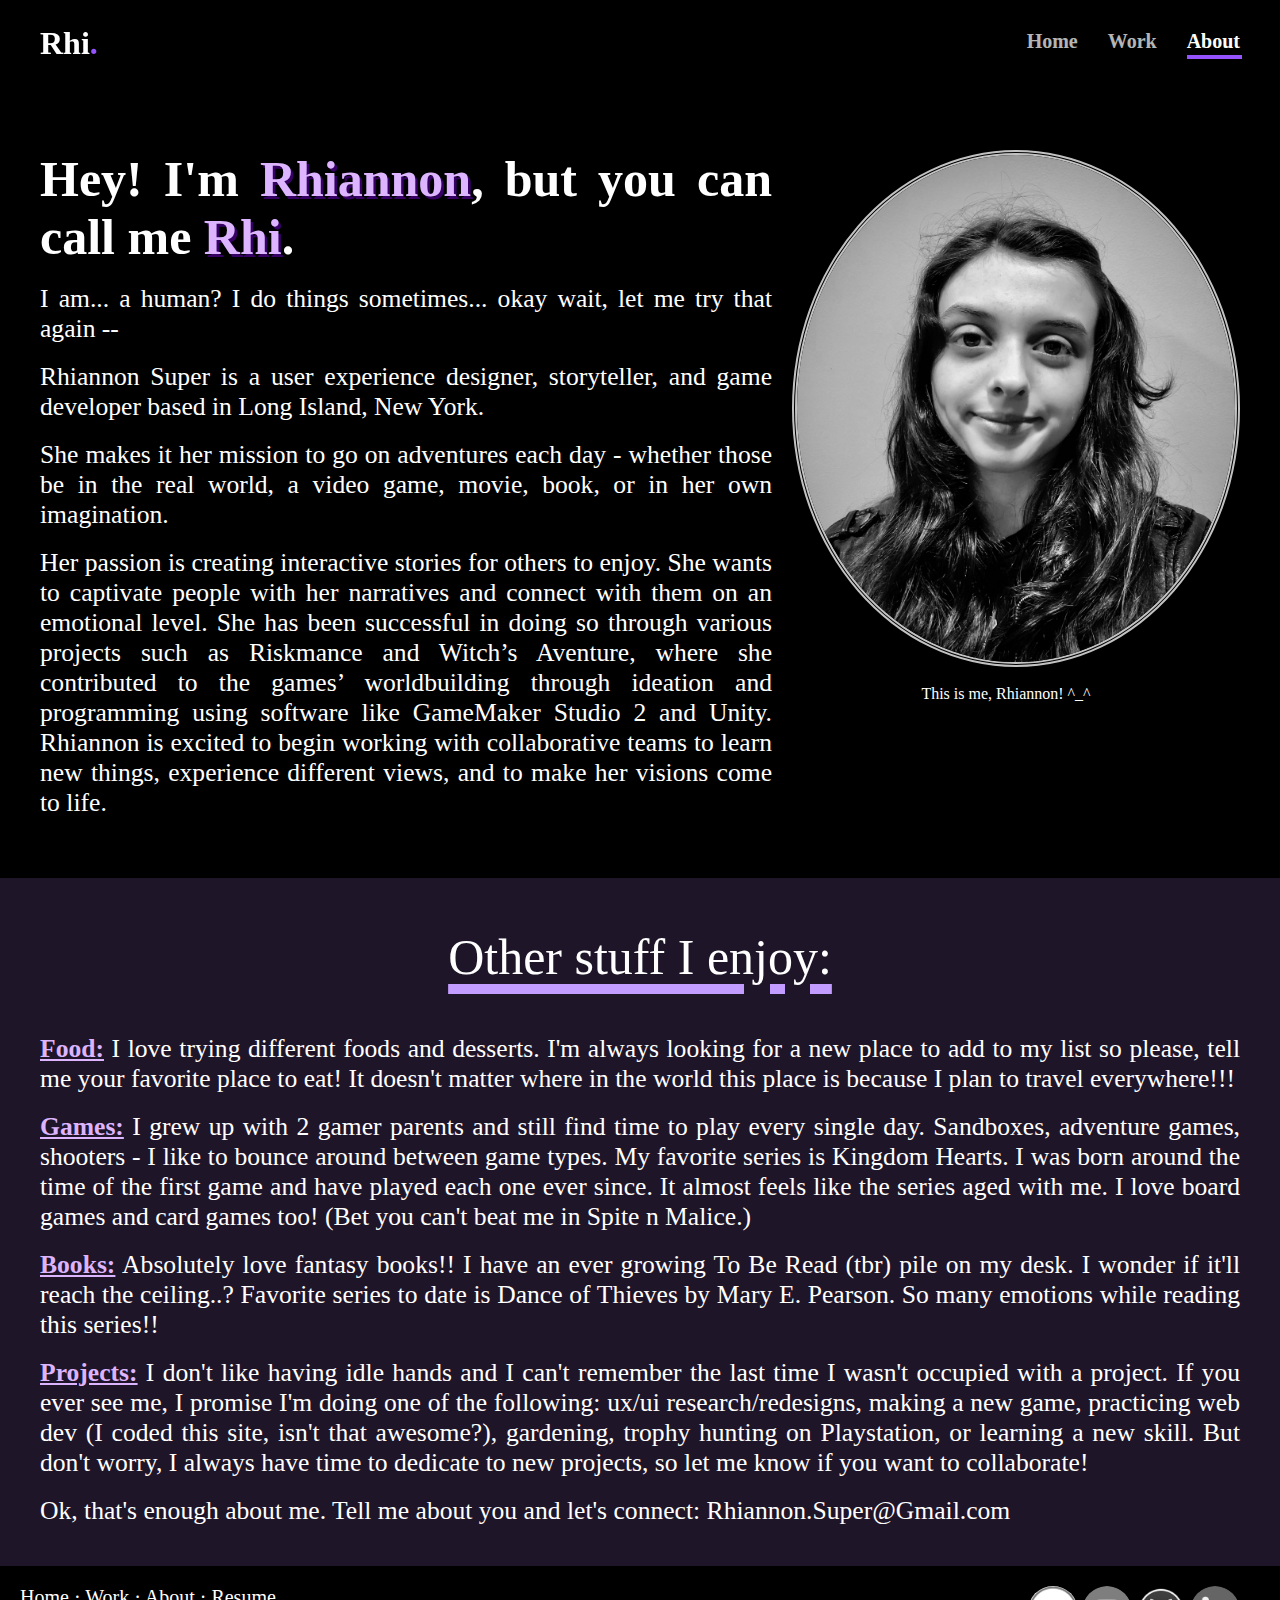
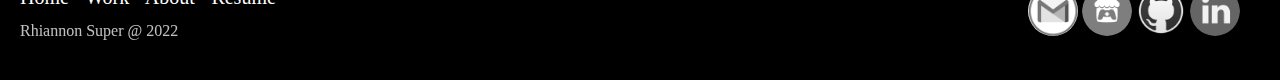
==== about.html @ 0e1d49bd "Added About Page and Details" ====
<!doctype html>
<html lang="en" dir="ltr">
  <head>
    <meta charset="utf-8">
    <meta name="viewport" content="width=device-width, initial-scale=1.0">
    <link rel="stylesheet" href="style.css">
    <title>Portfolio</title>
  </head>
    <!--Hi, I'm Rhi! This website is to be used as a portfolio for my work.-->
  <body>
    <div id="homePage">
      <div id="mainContainer">
        <!--Below is a navigation bar with a home page(index), a work page, and an about page.-->
        <nav class="navBar">
          <ul>
            <a class="navLink fade-up" href= "index.html">Home</a>
            <a class="navLink fade-up" href = "work.html">Work</a>
            <a class="navLink active" href = "about.html">About</a>
          </ul>
        </nav>
        <div id="headerSection">
          <h1><a href="index.html">Rhi<span>.</span></a></h1>
        </div>
        <div id="aboutContentContainer">
          <div id="introToRhi">
            <div id="personalBio">
              <h3>Hey! I'm <span>Rhiannon</span>, but you can call me <span>Rhi</span>.</h3>
              <br>
              <p>I am... a human? I do things sometimes... okay wait, let me try that again -- </p>
              <br>
              <p>Rhiannon Super is a user experience designer, storyteller, and game developer based in Long Island, New York.</p>
              <br>
              <p>She makes it her mission to go on adventures each day - whether those be in the real world, a video game, movie, book, or in her own imagination.</p>
              <br>
              <p>Her passion is creating interactive stories for others to enjoy. She wants to captivate people with her narratives and connect with them on an emotional level. She has been successful in doing so through various projects such as Riskmance and Witch’s Aventure, where she contributed to the games’ worldbuilding through ideation and programming using software like GameMaker Studio 2 and Unity. Rhiannon is excited to begin working with collaborative teams to learn new things, experience different views, and to make her visions come to life.</p>
            </div>
            <div id="bioPhoto">
              <img src="rhiPicture.jpeg" alt="Picture of Rhiannon">
              <br>
              <p>This is me, Rhiannon! ^_^</p>
            </div>
          </div>
        </div>
        <div id="biography">
          <div id="casualBio">
            <p1>Other stuff I enjoy: </p1>
            <br>
            <p><span>Food:</span> I love trying different foods and desserts. I'm always looking for a new place to add to my list so please, tell me your favorite place to eat! It doesn't matter where in the world this place is because I plan to travel everywhere!!!</p>
            <br>
            <p><span>Games:</span> I grew up with 2 gamer parents and still find time to play every single day. Sandboxes, adventure games, shooters - I like to bounce around between game types. My favorite series is Kingdom Hearts. I was born around the time of the first game and have played each one ever since. It almost feels like the series aged with me. I love board games and card games too! (Bet you can't beat me in Spite n Malice.)</p>
            <br>
            <p><span>Books:</span> Absolutely love fantasy books!! I have an ever growing To Be Read (tbr) pile on my desk. I wonder if it'll reach the ceiling..? Favorite series to date is Dance of Thieves by Mary E. Pearson. So many emotions while reading this series!!</p>
            <br>
            <p><span>Projects:</span> I don't like having idle hands and I can't remember the last time I wasn't occupied with a project. If you ever see me, I promise I'm doing one of the following: ux/ui research/redesigns, making a new game, practicing web dev (I coded this site, isn't that awesome?), gardening, trophy hunting on Playstation, or learning a new skill. But don't worry, I always have time to dedicate to new projects, so let me know if you want to collaborate!</p>
            <br>
            <p>Ok, that's enough about me. Tell me about you and let's connect: <a href="mailto:Rhiannon.Super@Gmail.com" target="_blank">Rhiannon.Super@Gmail.com</a></p>
          </div>
        </div>
        <div id="footer">
          <div id="footerText">
            <p class="pageLinks">
              <a href="index.html">Home</a> &middot;
              <a href="work.html">Work</a> &middot;
              <a href="about.html">About</a> &middot;
              <a href="Super, Rhiannon Resume.pdf" target="_blank">Resume</a>
            </p>
            <br></br>
            <p4>Rhiannon Super @ 2022</p4>
          </div>
          <div id="socialLinks">
            <a href="mailto:Rhiannon.Super@Gmail.com" target="_blank"><img src="gmailLogo.png" alt"Gmail Logo"></a>
            <a href="https://itzbosco.itch.io/" target="_blank"><img src="itchLogo.png" alt"Itch.io Logo"></a>
            <a href="https://github.com/xxItzBoscoxx" target="_blank"><img src="githubLogo.png" alt"Github Logo"></a>
            <a href="https://www.linkedin.com/in/rhiannon-super/" target="_blank"><img src="linkedinLogo.png" alt"LinkedIn Logo"></a>
          </div>
        </div>
      </div>
    </div>
  </body>
</html>
---- style.css ----
*{
  margin:0;
  padding:0;
  box-sizing: border-box;
  color: white;
}

body, html, #homePage, #mainContainer{
  height: 100%
  width: 100%;
  padding: 0;
  margin: 0;
  display: block;
  overflow-x: hidden;
}

html{
  background-color: black;
}

#mainContainer{
  display: flex;
  flex-direction: column;
  min-height: 100vh;
}

#headerSection{
  z-index: 1;
  margin: 20px;
  padding-top:5px;
  padding-left: 20px;
  padding-right: 20px;
  position: fixed;
  text-align: center;
}

/*Initializes the navigation bar at top right of page.*/
.navBar{
  z-index: 1;
  display: inline-flex;
  justify-content: flex-end;
  margin:0px;
  padding:0px;
  background-color: black;
  overflow: hidden;
  position: fixed;
  top:0px;
  width:100%;
}

.navBar ul{
  display: inline-flex;
  margin: 0px;
  padding: 20px;
  overflow: hidden;
}

.navBar a{
  display: inline-flex;
  align-items: center;
  color: #f2f2f2;
  text-decoration: none;
  font-size: 20px;
}
.navBar a:hover{
  display: inline-flex;
}

.navBar a.active{
  display: inline-flex;
  flex-direction: row;
  align-items: flex-end;
  color: white;
}

/*Adds an underline to active tab on navigation bar.*/
.navLink{
  font-weight: bold;
  font-size: 14px;
  text-decoration: none;
  color: white;
  padding: 10px 0px;
  padding-right: 10px;
  margin: 0px 10px;
  display: inline-block;
  position: relative;
  opacity: .75;
}

.active{
  opacity:1;
}

.active::before {
  height: 4px;
  content: "";
  position: absolute;
  background-color: #9553FF;
  width: 88%;
  bottom: 4px;
  opacity: 1;
}

/*Adds a fade animation when hovering over inactive tabs.*/
.fade-up:hover {
  opacity: 1;
}

.fade-up::before {
  transition: 300ms;
  height: 4px;
  content: "";
  position: absolute;
  background-color: #C39CFF;
  width: 88%;
  bottom: 0px;
  opacity: 0;
}

.fade-up:hover::before {
  bottom: 4px;
  opacity: 1;
}

#introductionSection{
  display: inline-flex;
  width: 100%;
  align-self: center;
  justify-content: center;
  align-items: center;
  padding: 20px;
  padding-top: 200px;
  padding-bottom: 100px;
  background-image: url('bkgd.gif');
  background-repeat: repeat;
  background-size: cover;
  background-position: center;
}

.introBox{
  width: 70vw;
  height: auto;
  padding: 5vw;
  background-color: #60308B;
  box-shadow: 10px 10px 10px #2A004F;
  position: relative;
  max-width: 800px;
}

#recentWorks{
  padding: 40px;
  position:relative;
  background-color: #1F1529;
  text-align: center;
}

#recentWorks > p1{
  padding: 30px;
  text-decoration: underline;
  text-decoration-color: #C39CFF;
  text-decoration-style: solid;
  text-decoration-thickness: .75vw;
  text-underline-offset: 10px;
  text-align: center;
}

.grid-container{
  display: grid;
  grid-template-columns: minmax(auto, 1200px);
  grid-template-rows: repeat(3, 20vw);
  grid-gap: 6vw;
  padding: 4vw;
  justify-content: center;
  align-content: center;
  text-align: left;
}

.item{
  position: relative;
  display: flex;
  background-color: #ECD7FF;
  opacity: 1;
  padding: 2vw;
  border-radius: 25px;
  box-shadow: 10px 10px 5px #CF9AFF;
}

.itemComingSoon{
  position: relative;
  display: flex;
  background-color: #ECD7FF;
  opacity: 1;
  padding: 2vw;
  border-radius: 25px;
  box-shadow: 10px 10px 5px #CF9AFF;
}

.item > img{
  border-radius: 25px;
  box-shadow: 2px 2px 5px #2A004F;
  width: 20vw;
  height: 15vw;
  max-width: 350px;
  max-height: 300px;
}

.itemComingSoon > img{
  border-radius: 25px;
  box-shadow: 2px 2px 5px #2A004F;
  width: 20vw;
  height: 15vw;
  max-width: 350px;
  max-height: 300px;
}

.itemDescription{
  display: block;
  padding: 2vw;
}

.itemDescription > h3{
  font-size: min(3vw, 40px);
  color: black;
}

.itemDescription > p{
  font-size: min(2vw, 30px);
  color: black;
  padding-right: 10vw;
}
button {
  width: 15vw;
  height: auto;
  min-height: 5vw;
  max-width: 200px;
  background-color: #ECD7FF;
  border-radius: 15px;
  border-color: #9553FF;
  border-width: thin;
  color: black;
  cursor:pointer;
  position: absolute;
  bottom: 10%;
  left: 79%;
  font-family: serif;
  font-size: min(2vw,30px);
}

button:hover{
  background-color: #350064;
  color: white;
}

.itemComingSoon button{
  background-color: #ECD7FF;
  color: black;
  cursor:not-allowed;
}

#footer{
  width: 100%;
  height: auto;
  padding: 20px;
  margin-top: auto;
  text-align: center;
  background-color: black;
}

#socialLinks{
  float:right;
  padding-bottom: 20px;
  padding-right: 20px;
}

#socialLinks > a > img{
  width: 5vw;
  height: 5vw;
  filter:grayscale();
  border-radius: 50%;
  max-width: 50px;
  max-height: 50px;
}

#socialLinks > a > img:hover{
  filter:none;
}

#aboutContentContainer{
  display: flex;
  flex-direction: column;
  padding: 40px;
  padding-top: 150px;
}

#introToRhi{
  display: flex;
  flex-direction: row;
  margin-bottom: 20px;
  align-items: flex-start;
  text-align: justify;
}

#bioPhoto{
  display: flex;
  flex-direction: column;
  align-items: center;
  text-align: center;
}

#bioPhoto > img{
  width: 35vw;
  filter: grayscale();
  height: auto;
  margin-left: 20px;
  border-style: double;
  border-radius: 50%;
  border-color: #DCB4FF;
  border-width: thick;
}

#bioPhoto > img:hover{
  filter:none;
}

#bioPhoto > p:hover{
  color: #DCB4FF;
}

#biography{
  padding-right: 5vw;
  text-align: justify;
}

#personalBio > p{
  font-size: min(2vw, 30px);
  color: white;
}

#casualBio{
  display: flex;
  flex-direction: column;
  margin-top: 20px;
}

#biography{
  padding-left: 40px;
  padding-right: 40px;
  padding-bottom: 40px;
  background-color: #1F1529;
}

#casualBio > p1{
  padding: 30px;
  text-decoration: underline;
  text-decoration-color: #C39CFF;
  text-decoration-style: solid;
  text-decoration-thickness: .75vw;
  text-underline-offset: 10px;
  text-align: center;
}

#casualBio > p{
  font-size: min(2vw, 30px);
  color: white;
}

#casualBio a:hover{
  color: #DCB4FF;
  text-decoration: underline;
}

#footerText{
  float:left;
}

#footerText > p{
  float: left;
}

.pageLinks{
  font-size: 20px;
}

.pageLinks > a:hover{
    text-decoration: underline;
}

span{
  color: #9553FF;
}

a{
  text-decoration: none;
}

h2{
  font-size: min(8vw, 100px);
}

h3{
  font-size: min(4vw, 50px);
}

h2 span, h3 span{
  color: #DCB4FF;
  text-shadow: .2vw .2vw #360064;
}

p1{
  font-size: min(4vw, 50px);
}

p1 span{
  color: #DCB4FF;
  text-shadow: .2vw .2vw #360064;
  font-size: min(5vw, 60px);
}

p4{
  opacity: 75%;
  float: left;
}

#casualBio span{
  color: #DCB4FF;
  font-weight:bold;
  font-size: min(2vw, 30px);
  text-decoration: underline;
}
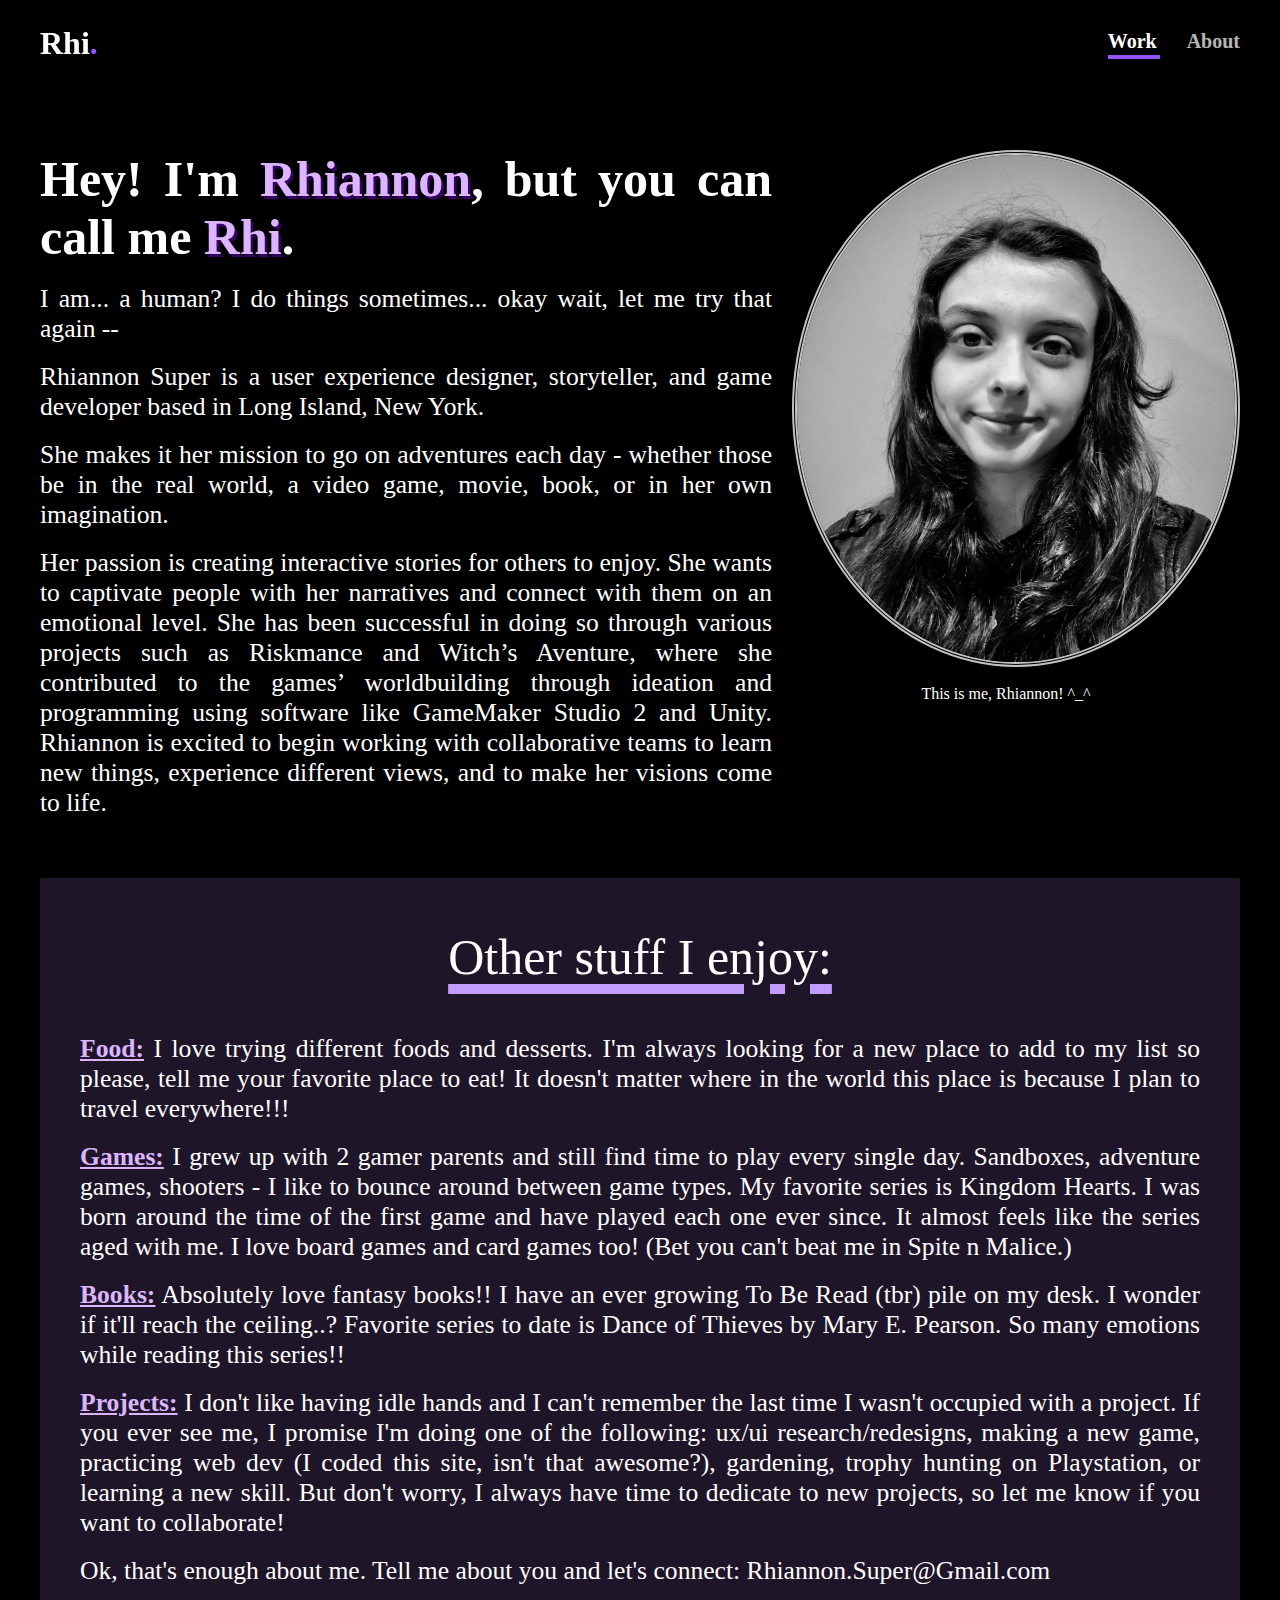
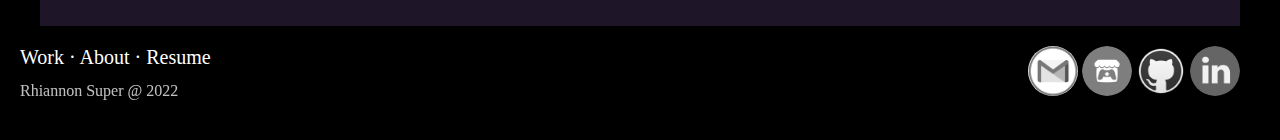
==== commit 7d31b797: "Added Playstation Case Study" ====
--- a/about.html
+++ b/about.html
@@ -13,9 +13,8 @@
         <!--Below is a navigation bar with a home page(index), a work page, and an about page.-->
         <nav class="navBar">
           <ul>
-            <a class="navLink fade-up" href= "index.html">Home</a>
-            <a class="navLink fade-up" href = "work.html">Work</a>
-            <a class="navLink active" href = "about.html">About</a>
+            <a class="navLink active" href= "index.html">Work</a>
+            <a class="navLink fade-up" href = "about.html">About</a>
           </ul>
         </nav>
         <div id="headerSection">
@@ -59,8 +58,7 @@
         <div id="footer">
           <div id="footerText">
             <p class="pageLinks">
-              <a href="index.html">Home</a> &middot;
-              <a href="work.html">Work</a> &middot;
+              <a href="index.html">Work</a> &middot;
               <a href="about.html">About</a> &middot;
               <a href="Super, Rhiannon Resume.pdf" target="_blank">Resume</a>
             </p>
--- a/style.css
+++ b/style.css
@@ -120,6 +120,22 @@
 .fade-up:hover::before {
   bottom: 4px;
   opacity: 1;
+}
+
+#footerText{
+  float:left;
+}
+
+#footerText > p{
+  float: left;
+}
+
+.pageLinks{
+  font-size: 20px;
+}
+
+.pageLinks > a:hover{
+    text-decoration: underline;
 }
 
 #introductionSection{
@@ -320,15 +336,11 @@
 
 #bioPhoto > img:hover{
   filter:none;
+  transition: 300ms;
 }
 
 #bioPhoto > p:hover{
   color: #DCB4FF;
-}
-
-#biography{
-  padding-right: 5vw;
-  text-align: justify;
 }
 
 #personalBio > p{
@@ -347,6 +359,9 @@
   padding-right: 40px;
   padding-bottom: 40px;
   background-color: #1F1529;
+  text-align: justify;
+  margin-left: 40px;
+  margin-right: 40px;
 }
 
 #casualBio > p1{
@@ -369,20 +384,233 @@
   text-decoration: underline;
 }
 
-#footerText{
-  float:left;
-}
-
-#footerText > p{
-  float: left;
-}
-
-.pageLinks{
-  font-size: 20px;
-}
-
-.pageLinks > a:hover{
-    text-decoration: underline;
+#project{
+  display: flex;
+  flex-direction: column;
+  padding-top: 150px;
+  padding-left: 40px;
+  padding-right: 40px;
+}
+
+#projectName{
+  display: flex;
+  flex-direction: column;
+  align-items: center;
+  padding-right: 20px;
+  padding-left: 20px;
+}
+
+#projectThumbnails{
+  width: 25%;
+  display: flex;
+  flex-direction: row;
+  align-self: center;
+  justify-content: space-around;
+  padding-top: 40px;
+}
+
+#projectThumbnails > img{
+  width: 20vw;
+  height: auto;
+  padding-left: 2vw;
+  padding-right: 2vw;
+  padding-bottom: 40px;
+}
+
+#projectSectionHeader > p1{
+  padding: 30px;
+  text-decoration: underline;
+  text-decoration-color: #C39CFF;
+  text-decoration-style: solid;
+  text-decoration-thickness: .75vw;
+  text-underline-offset: 10px;
+  text-align: center;
+}
+
+#projectName > p, #projectOverview p, #projectOverviewDescription p, #projectOverviewDetails p, #projectDesignProcessResearch p, #projectDesignProcessResearch li, #projectDesignProcessCreating p, #projectDesignProcessCreating li, #projectDesignProcessBrainstorming p, #projectDesignProcessBrainstorming li, #projectNextSteps p, #projectReflection p{
+  font-size: min(2vw, 30px);
+  color: white;
+  text-align: justify;
+}
+
+#projectOverviewDetails p2, #projectNextSteps p2{
+  font-size: min(2vw, 30px);
+  color: #DCB4FF;
+}
+
+#projectOverview{
+  display: flex;
+  flex-direction: column;
+  align-items: center;
+  padding-top: 40px;
+  padding-left: 20px;
+  width: 100%;
+  background-color: #1F1529;
+}
+
+#projectSectionHeader{
+  padding-bottom: 40px;
+}
+
+#projectOverviewContent{
+  display: flex;
+  flex-direction: row;
+}
+
+#projectOverviewDescription{
+  width: 75%;
+  padding: 20px;
+  padding-top: 0px;
+  text-align: justify;
+}
+
+#projectOverviewDetails{
+  width: 20%;
+  padding: 20px;
+  padding-top: 0px;
+  padding-bottom: 40px;
+  text-align: left;
+}
+
+#projectDesignProcess{
+  display: flex;
+  flex-direction: column;
+  padding-top: 40px;
+  align-items: center;
+}
+
+#projectDesignProcessThumbnail > img{
+  width: 100%;
+  height: auto;
+  padding-bottom: 40px;
+}
+
+#projectDesignProcessEmpathize, #projectDesignProcessDefineAndIdeate, #projectDesignProcessPrototypeAndTest{
+  background-color: #1F1529;
+  padding: 40px;
+  width: 100%;
+}
+
+#projectDesignProcessEmpathize h1, #projectDesignProcessDefineAndIdeate h1, #projectDesignProcessPrototypeAndTest h1{
+  text-align: center;
+  font-size: min(4vw, 70px);
+  color: #DCB4FF;
+  text-shadow: .2vw .2vw #360064;
+}
+
+#projectDesignProcessResearch p2, #projectDesignProcessBrainstorming p2, #projectDesignProcessCreating p2, #beforeAndAfterContentContainer p2{
+  font-size: min(3vw, 50px);
+  color: white;
+}
+
+#projectDesignProcessResearch > img, #projectDesignProcessBrainstorming > img, #projectDesignProcessCreating > img{
+  width: 100%;
+  height: auto;
+  text-align: justify;
+  padding-bottom: 20px;
+}
+
+#beforeAndAfterContentContainer{
+  width: 100%;
+  text-align: left;
+}
+
+#finalPrototype, #beforeAndAfter{
+  width: 100%;
+  height: auto;
+  text-align: center;
+}
+
+#reflectionContent{
+  display: flex;
+  flex-direction: row;
+}
+
+#reflectionAndNextSteps{
+  display: flex;
+  flex-direction: column;
+  align-items: center;
+  padding-top: 40px;
+  padding-left: 20px;
+  width: 100%;
+  text-align: justify;
+  background-color: #1F1529;
+}
+
+#projectReflection{
+  width: 50%;
+  padding: 20px;
+  padding-top: 0px;
+}
+
+#projectNextSteps{
+  width: 40%;
+  padding-top: 0px;
+  padding-left: 40px;
+  padding-bottom: 40px;
+  text-align: justify;
+}
+
+#compare{
+  display: flex;
+  flex-direction: row;
+  padding-top: 20px;
+  padding-bottom: 20px;
+}
+
+#compareItem, #compareItem1, #compareItem2{
+  display: flex;
+  flex-direction: column;
+  text-align: left;
+  align-items: center;
+  align-content: center;
+  align-self: center;
+  justify-content: space-around;
+}
+
+#compareItem1, #compareItem2{
+  margin: 0;
+}
+
+#compareItem > img{
+  width: 75%;
+  height: auto;
+  padding-bottom: 20px;
+}
+
+#compareItem1 > img{
+  width: 75%;
+  height: auto;
+  padding-bottom: 20px;
+}
+
+#compareItem2 > img{
+  width: 100%;
+  height: auto;
+  padding-bottom: 20px;
+}
+
+#projectDesignProcessAdvertisement > video{
+  width: 100%;
+  height: auto;
+  padding-bottom: 20px;
+}
+
+#projectDesignProcessAdvertisement > img{
+  width: 100%;
+  height: auto;
+}
+
+iframe{
+  width: 100%;
+  height: 50vw;
+  padding-bottom: 20px;
+}
+
+embed{
+  width: 100%;
+  height: 100vw;
+  padding-bottom: 20px;
 }
 
 span{
@@ -391,6 +619,16 @@
 
 a{
   text-decoration: none;
+}
+
+ul{
+  list-style: none;
+}
+
+li::before {
+  content: "• ";
+  color: #DCB4FF;
+  padding: 20px;
 }
 
 h2{
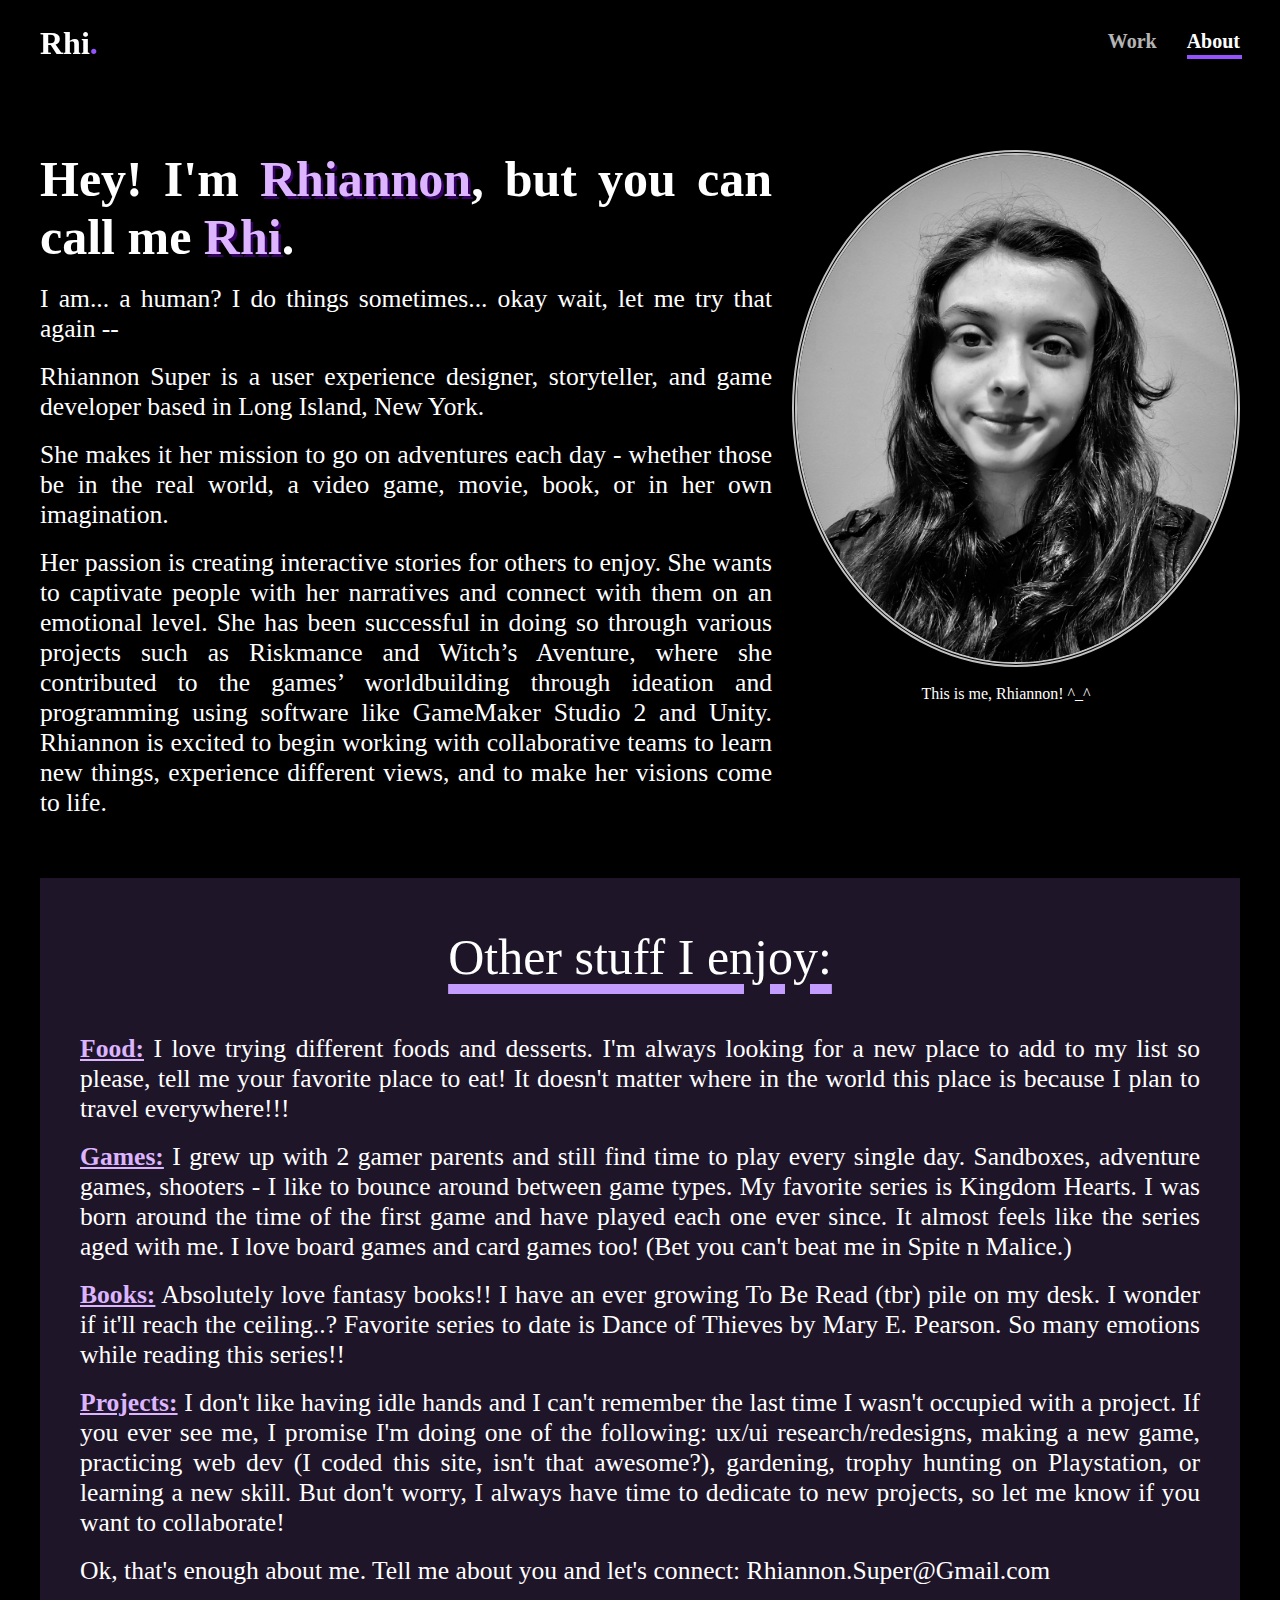
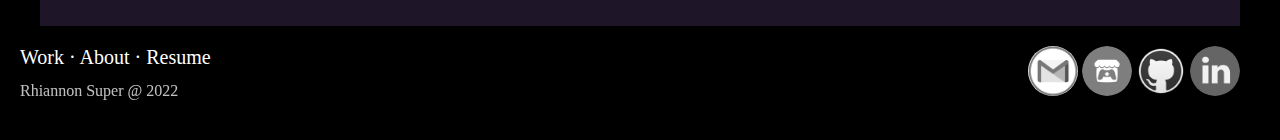
==== commit 97401eab: "Update about.html" ====
--- a/about.html
+++ b/about.html
@@ -13,8 +13,8 @@
         <!--Below is a navigation bar with a home page(index), a work page, and an about page.-->
         <nav class="navBar">
           <ul>
-            <a class="navLink active" href= "index.html">Work</a>
-            <a class="navLink fade-up" href = "about.html">About</a>
+            <a class="navLink fade-up" href= "index.html">Work</a>
+            <a class="navLink active" href = "about.html">About</a>
           </ul>
         </nav>
         <div id="headerSection">
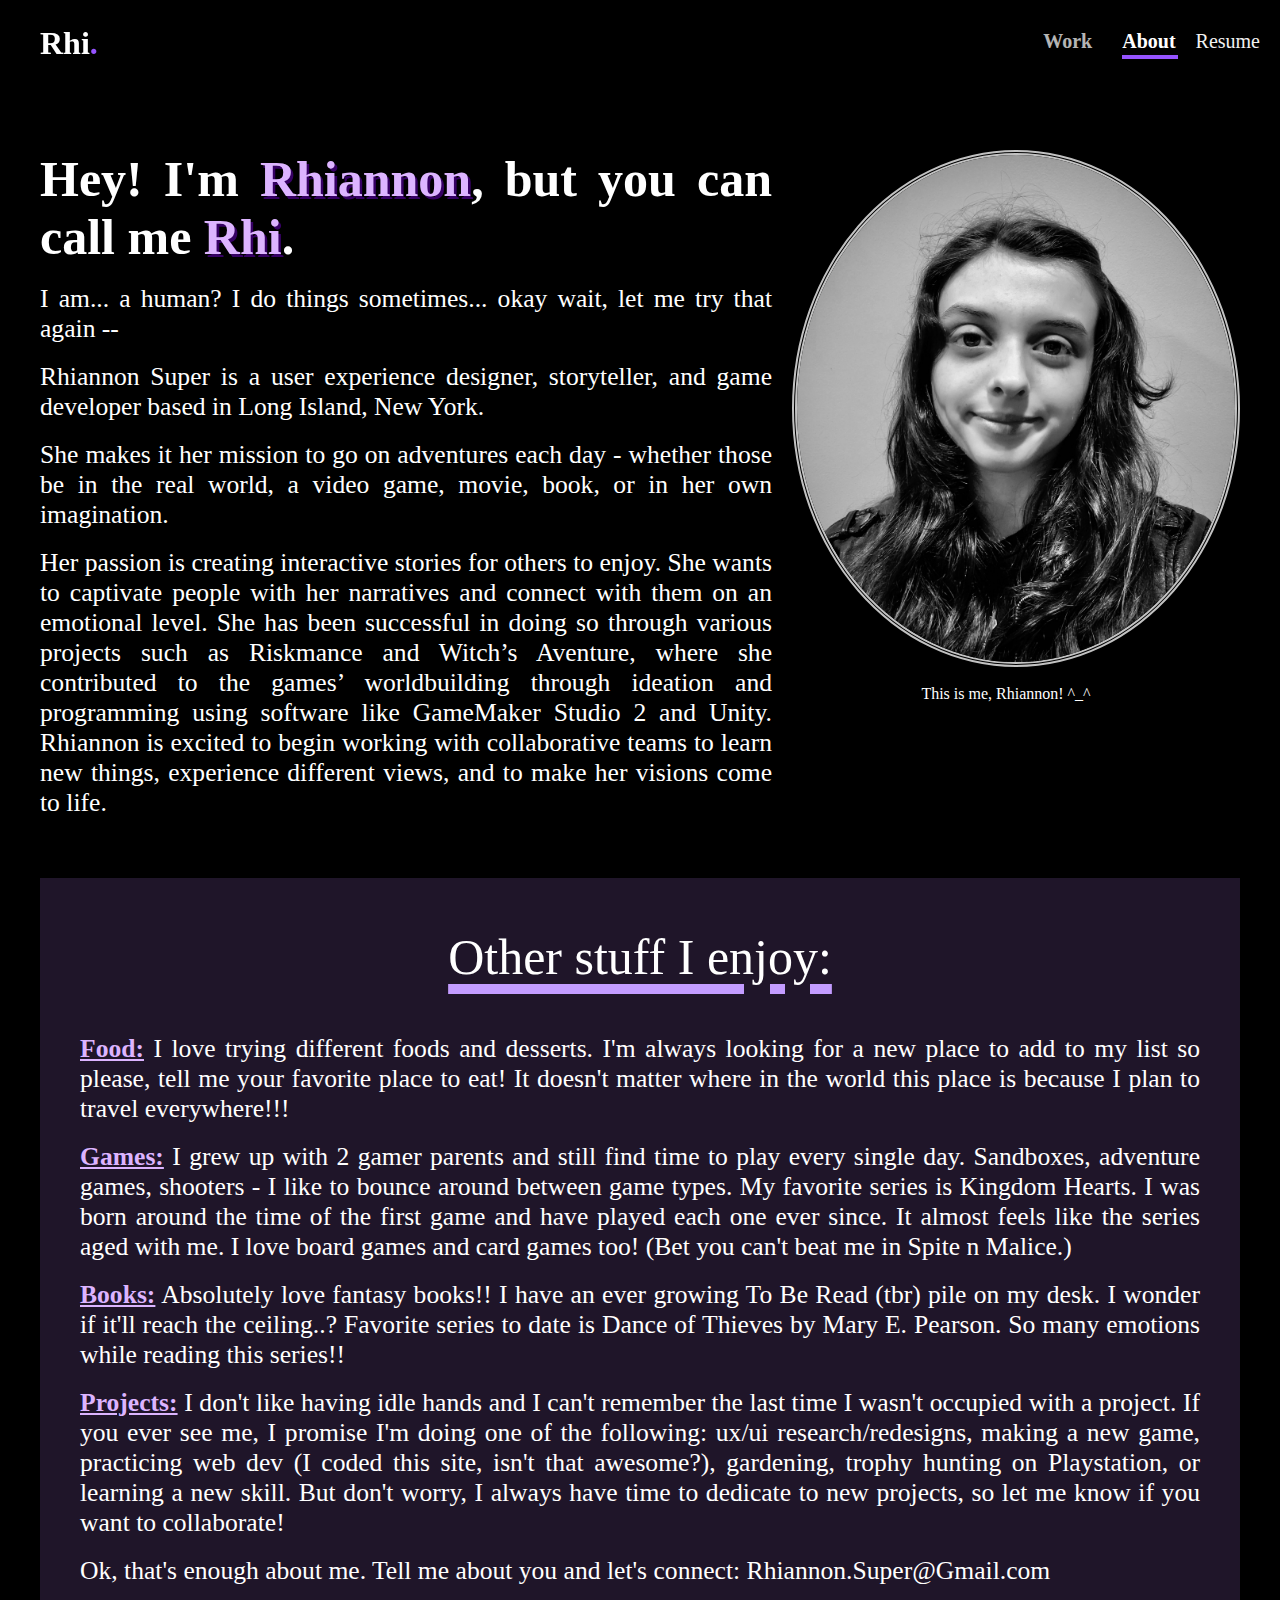
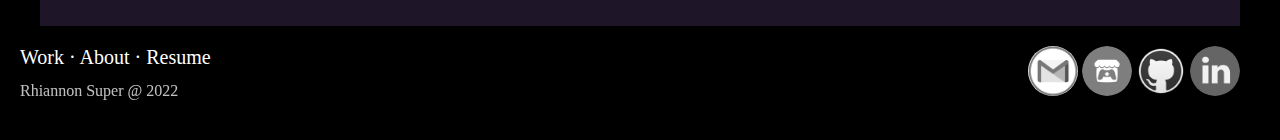
==== commit 5e00d97a: "Added Resume" ====
--- a/about.html
+++ b/about.html
@@ -15,6 +15,7 @@
           <ul>
             <a class="navLink fade-up" href= "index.html">Work</a>
             <a class="navLink active" href = "about.html">About</a>
+            <a href="http://www.rhiannonsuper.com/Super_Resume.pdf">Resume</a>
           </ul>
         </nav>
         <div id="headerSection">
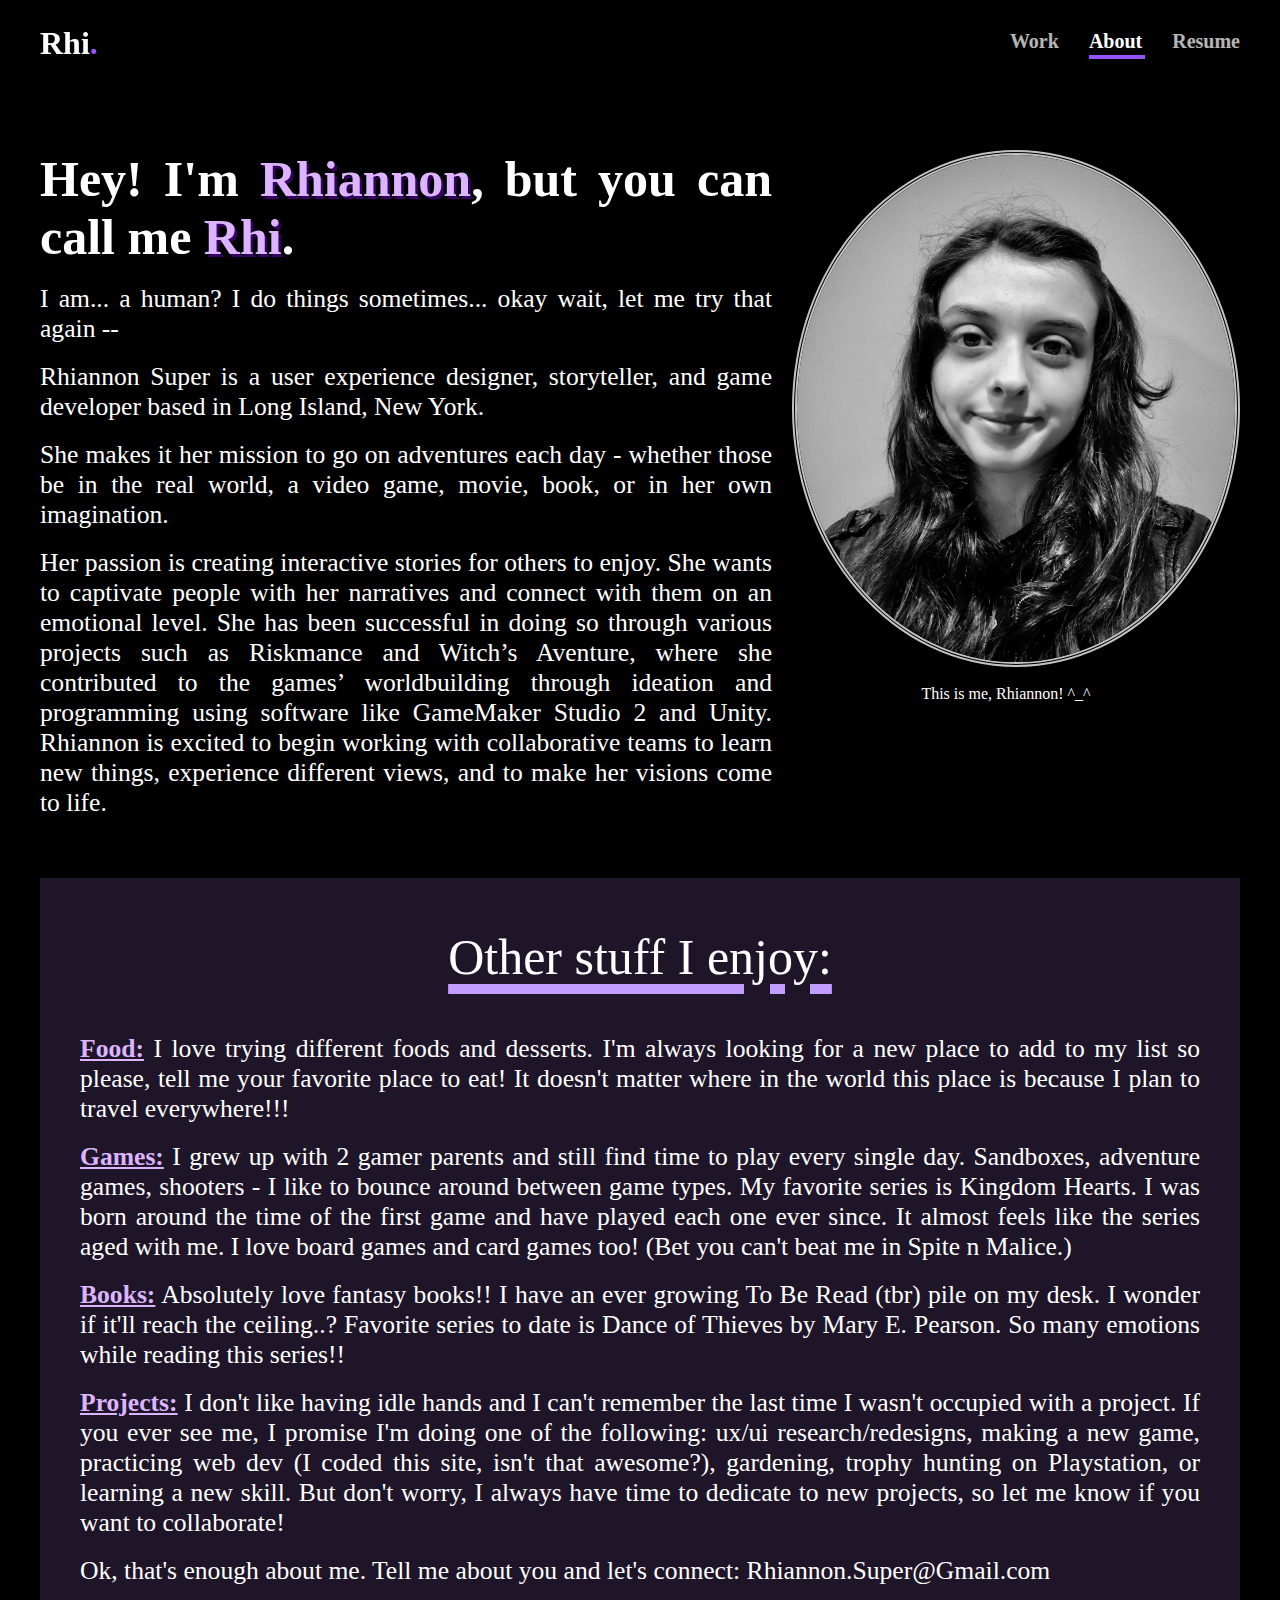
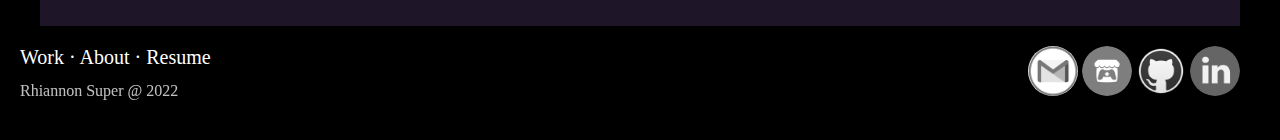
==== commit b156c496: "Edited Resume Link" ====
--- a/about.html
+++ b/about.html
@@ -15,7 +15,7 @@
           <ul>
             <a class="navLink fade-up" href= "index.html">Work</a>
             <a class="navLink active" href = "about.html">About</a>
-            <a href="http://www.rhiannonsuper.com/Super_Resume.pdf">Resume</a>
+            <a class="navLink fade-up" href="http://www.rhiannonsuper.com/Super_Resume.pdf">Resume</a>
           </ul>
         </nav>
         <div id="headerSection">
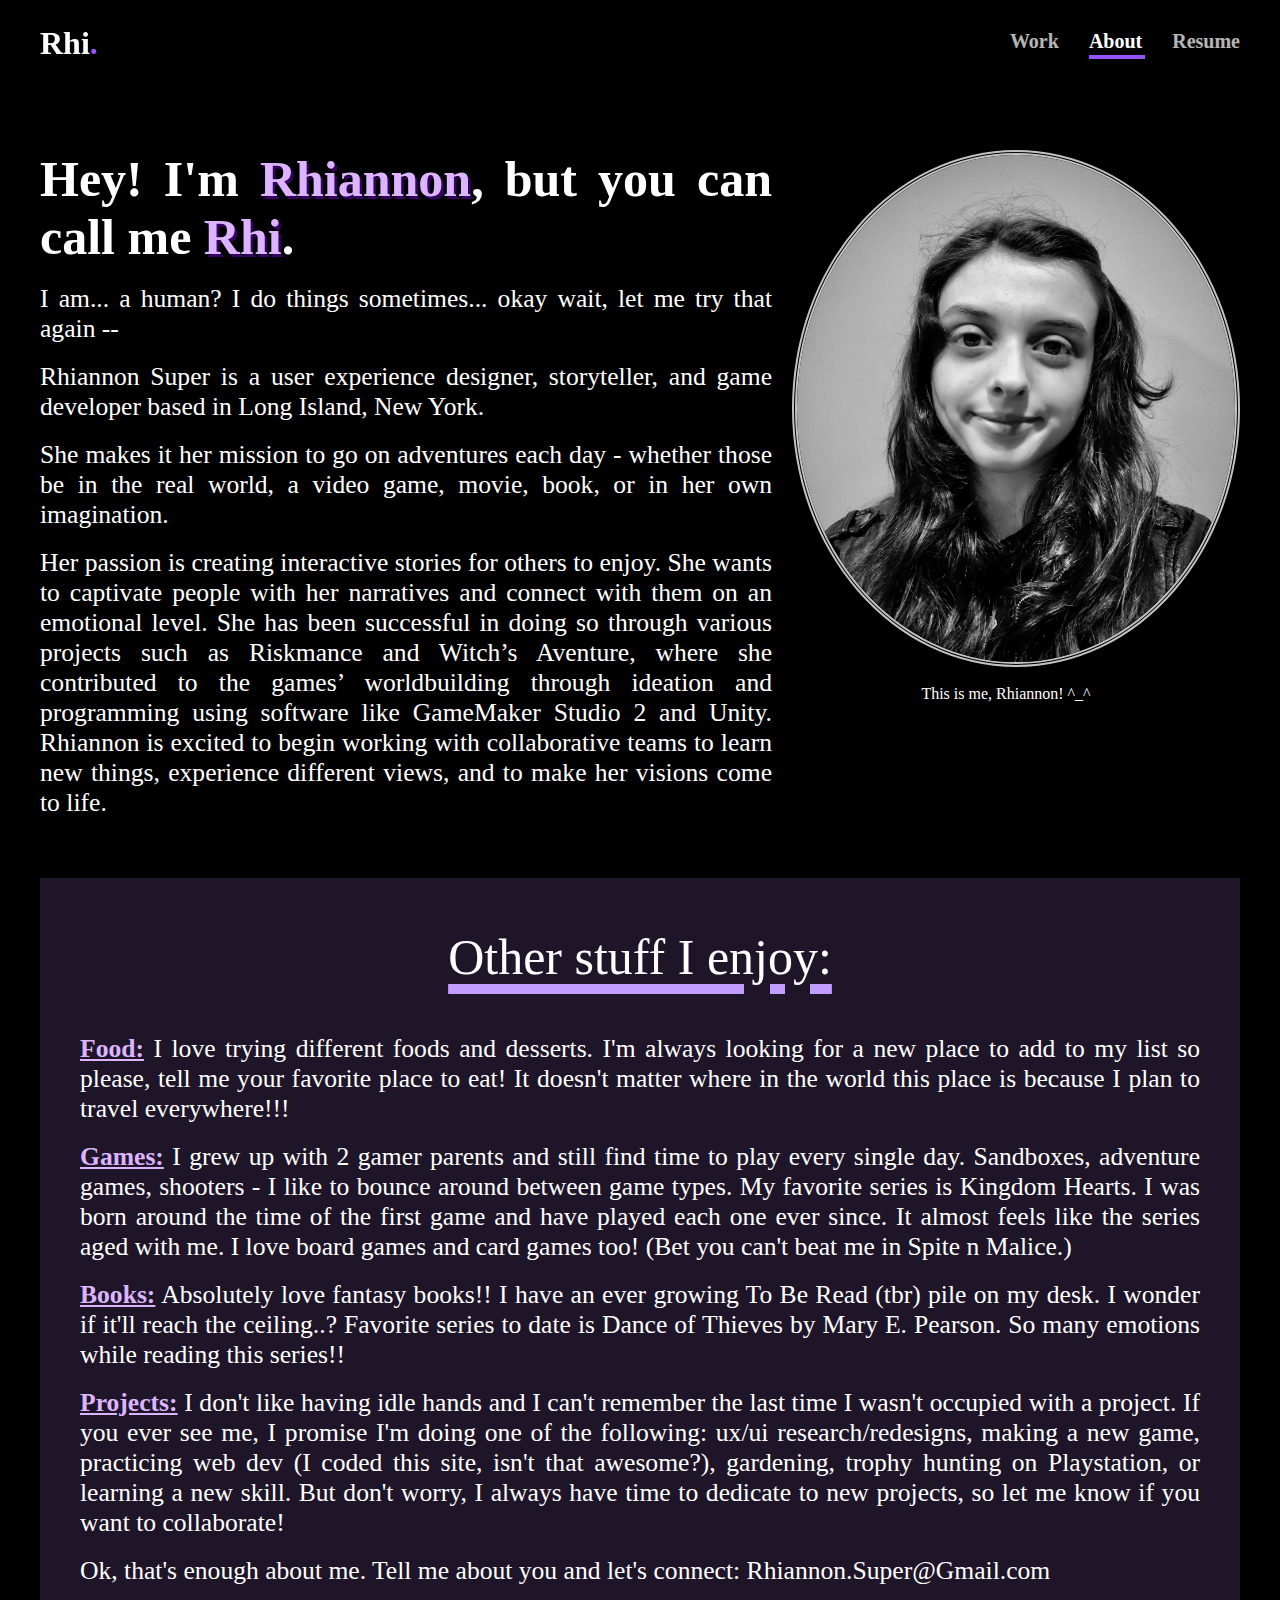
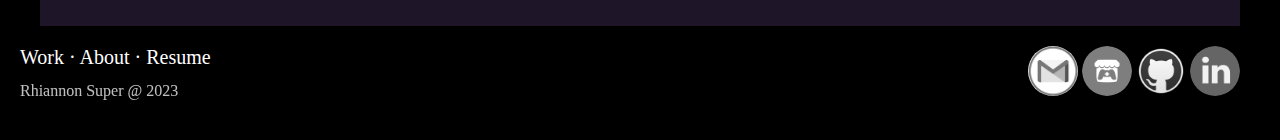
==== commit 483fed9f: "Updated Resume Links" ====
--- a/about.html
+++ b/about.html
@@ -15,7 +15,7 @@
           <ul>
             <a class="navLink fade-up" href= "index.html">Work</a>
             <a class="navLink active" href = "about.html">About</a>
-            <a class="navLink fade-up" href="http://www.rhiannonsuper.com/Super_Resume.pdf">Resume</a>
+            <a class="navLink fade-up" href="Super_Resume.pdf">Resume</a>
           </ul>
         </nav>
         <div id="headerSection">
@@ -61,10 +61,10 @@
             <p class="pageLinks">
               <a href="index.html">Work</a> &middot;
               <a href="about.html">About</a> &middot;
-              <a href="Super, Rhiannon Resume.pdf" target="_blank">Resume</a>
+              <a href="Super_Resume.pdf" target="_blank">Resume</a>
             </p>
             <br></br>
-            <p4>Rhiannon Super @ 2022</p4>
+            <p4>Rhiannon Super @ 2023</p4>
           </div>
           <div id="socialLinks">
             <a href="mailto:Rhiannon.Super@Gmail.com" target="_blank"><img src="gmailLogo.png" alt"Gmail Logo"></a>
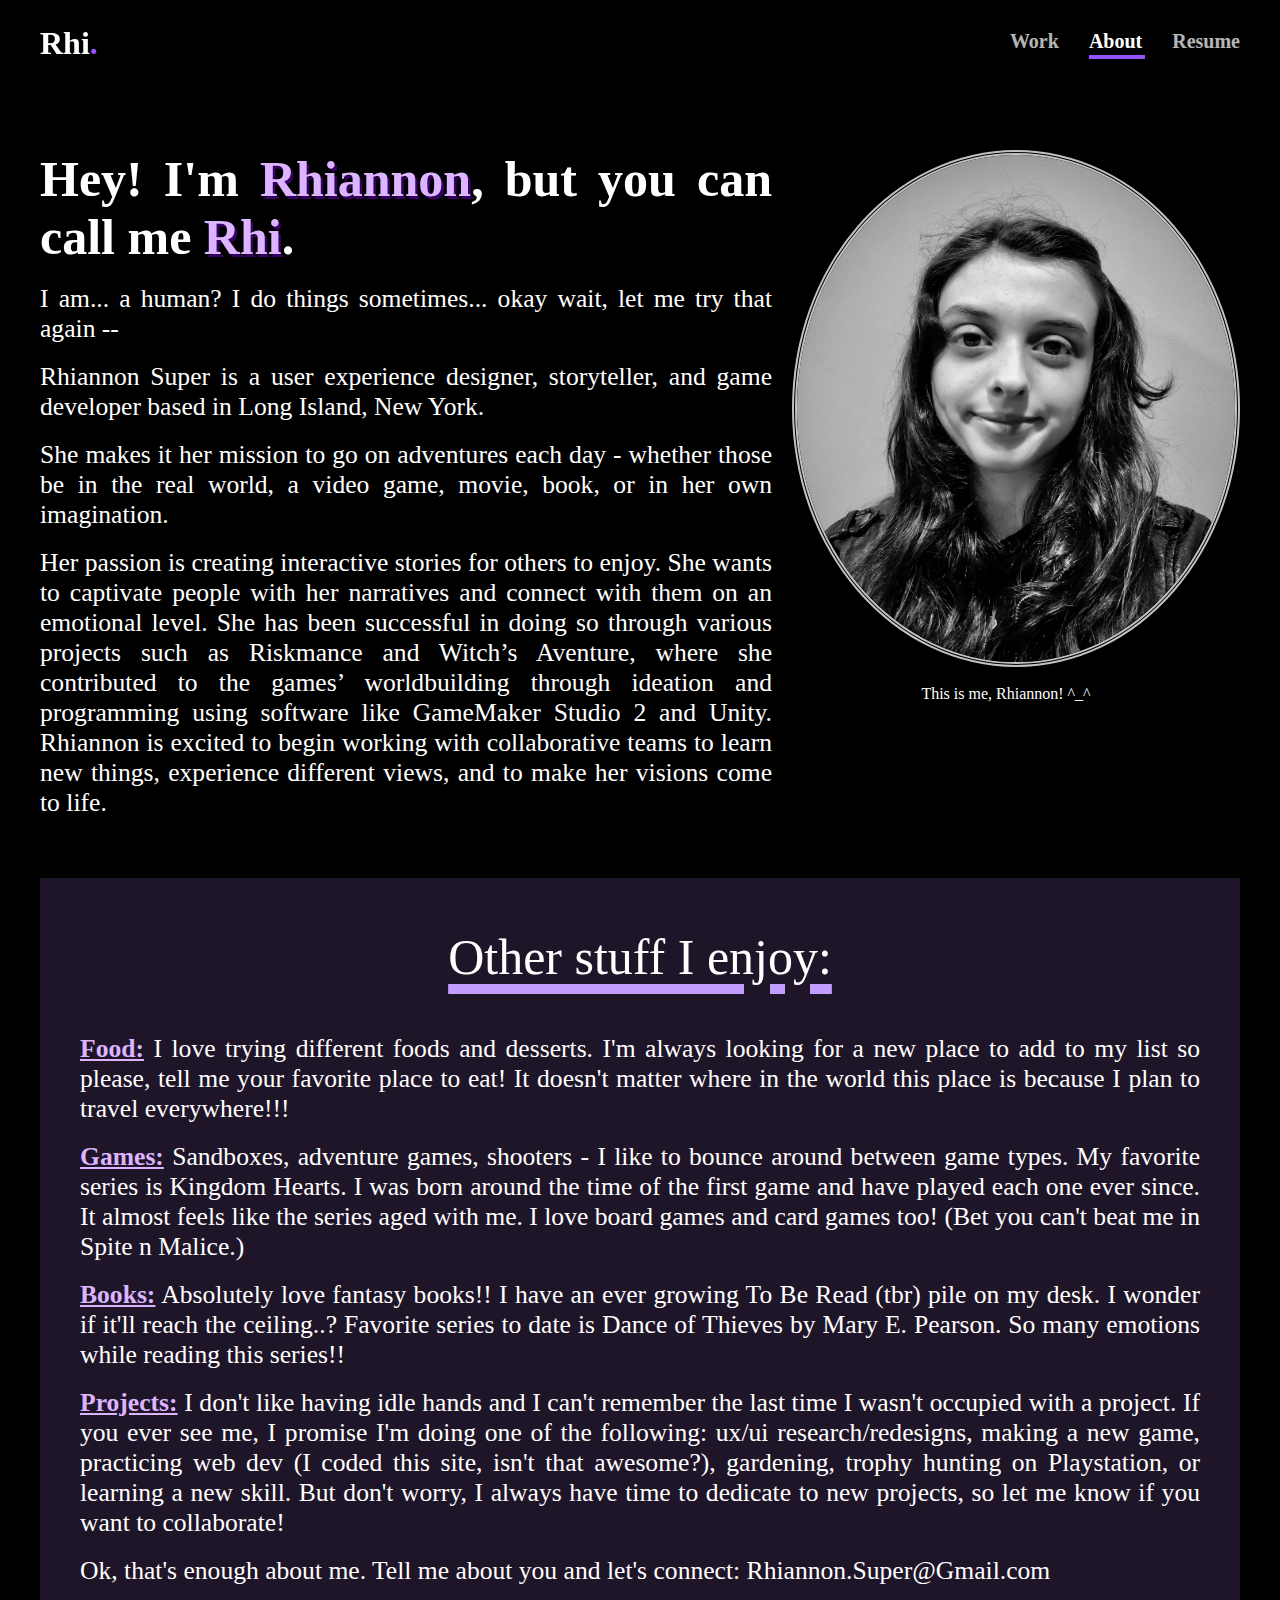
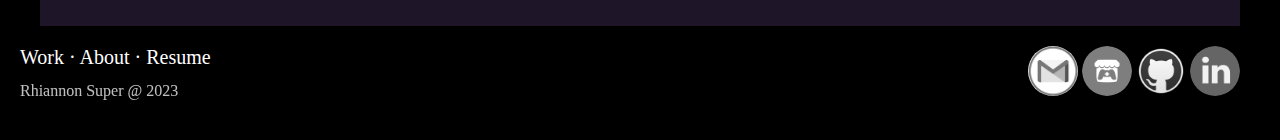
==== commit f93ed277: "Updated Resume" ====
--- a/about.html
+++ b/about.html
@@ -47,7 +47,7 @@
             <br>
             <p><span>Food:</span> I love trying different foods and desserts. I'm always looking for a new place to add to my list so please, tell me your favorite place to eat! It doesn't matter where in the world this place is because I plan to travel everywhere!!!</p>
             <br>
-            <p><span>Games:</span> I grew up with 2 gamer parents and still find time to play every single day. Sandboxes, adventure games, shooters - I like to bounce around between game types. My favorite series is Kingdom Hearts. I was born around the time of the first game and have played each one ever since. It almost feels like the series aged with me. I love board games and card games too! (Bet you can't beat me in Spite n Malice.)</p>
+            <p><span>Games:</span> Sandboxes, adventure games, shooters - I like to bounce around between game types. My favorite series is Kingdom Hearts. I was born around the time of the first game and have played each one ever since. It almost feels like the series aged with me. I love board games and card games too! (Bet you can't beat me in Spite n Malice.)</p>
             <br>
             <p><span>Books:</span> Absolutely love fantasy books!! I have an ever growing To Be Read (tbr) pile on my desk. I wonder if it'll reach the ceiling..? Favorite series to date is Dance of Thieves by Mary E. Pearson. So many emotions while reading this series!!</p>
             <br>
--- a/style.css
+++ b/style.css
@@ -409,7 +409,24 @@
   padding-top: 40px;
 }
 
+#projectThumbnailsVert{
+  width: 25%;
+  display: flex;
+  flex-direction: row;
+  align-self: center;
+  justify-content: space-around;
+  padding-top: 40px;
+}
+
 #projectThumbnails > img{
+  width: 30vw;
+  height: auto;
+  padding-left: 2vw;
+  padding-right: 2vw;
+  padding-bottom: 40px;
+}
+
+#projectThumbnailsVert > img{
   width: 20vw;
   height: auto;
   padding-left: 2vw;
@@ -427,10 +444,16 @@
   text-align: center;
 }
 
-#projectName > p, #projectOverview p, #projectOverviewDescription p, #projectOverviewDetails p, #projectDesignProcessResearch p, #projectDesignProcessResearch li, #projectDesignProcessCreating p, #projectDesignProcessCreating li, #projectDesignProcessBrainstorming p, #projectDesignProcessBrainstorming li, #projectNextSteps p, #projectReflection p{
+#projectName > p, #projectOverview p, #projectOverviewDescription p, #projectDesignProcessResearch p, #projectDesignProcessResearch li, #projectDesignProcessCreating p, #projectDesignProcessCreating li, #projectDesignProcessBrainstorming p, #projectDesignProcessBrainstorming li, #projectNextSteps p, #projectReflection p, #beforeAndAfterContentContainer p{
   font-size: min(2vw, 30px);
   color: white;
   text-align: justify;
+}
+
+#projectOverviewDetails p{
+  font-size: min(2vw, 30px);
+  color: white;
+  text-align: left;
 }
 
 #projectOverviewDetails p2, #projectNextSteps p2{
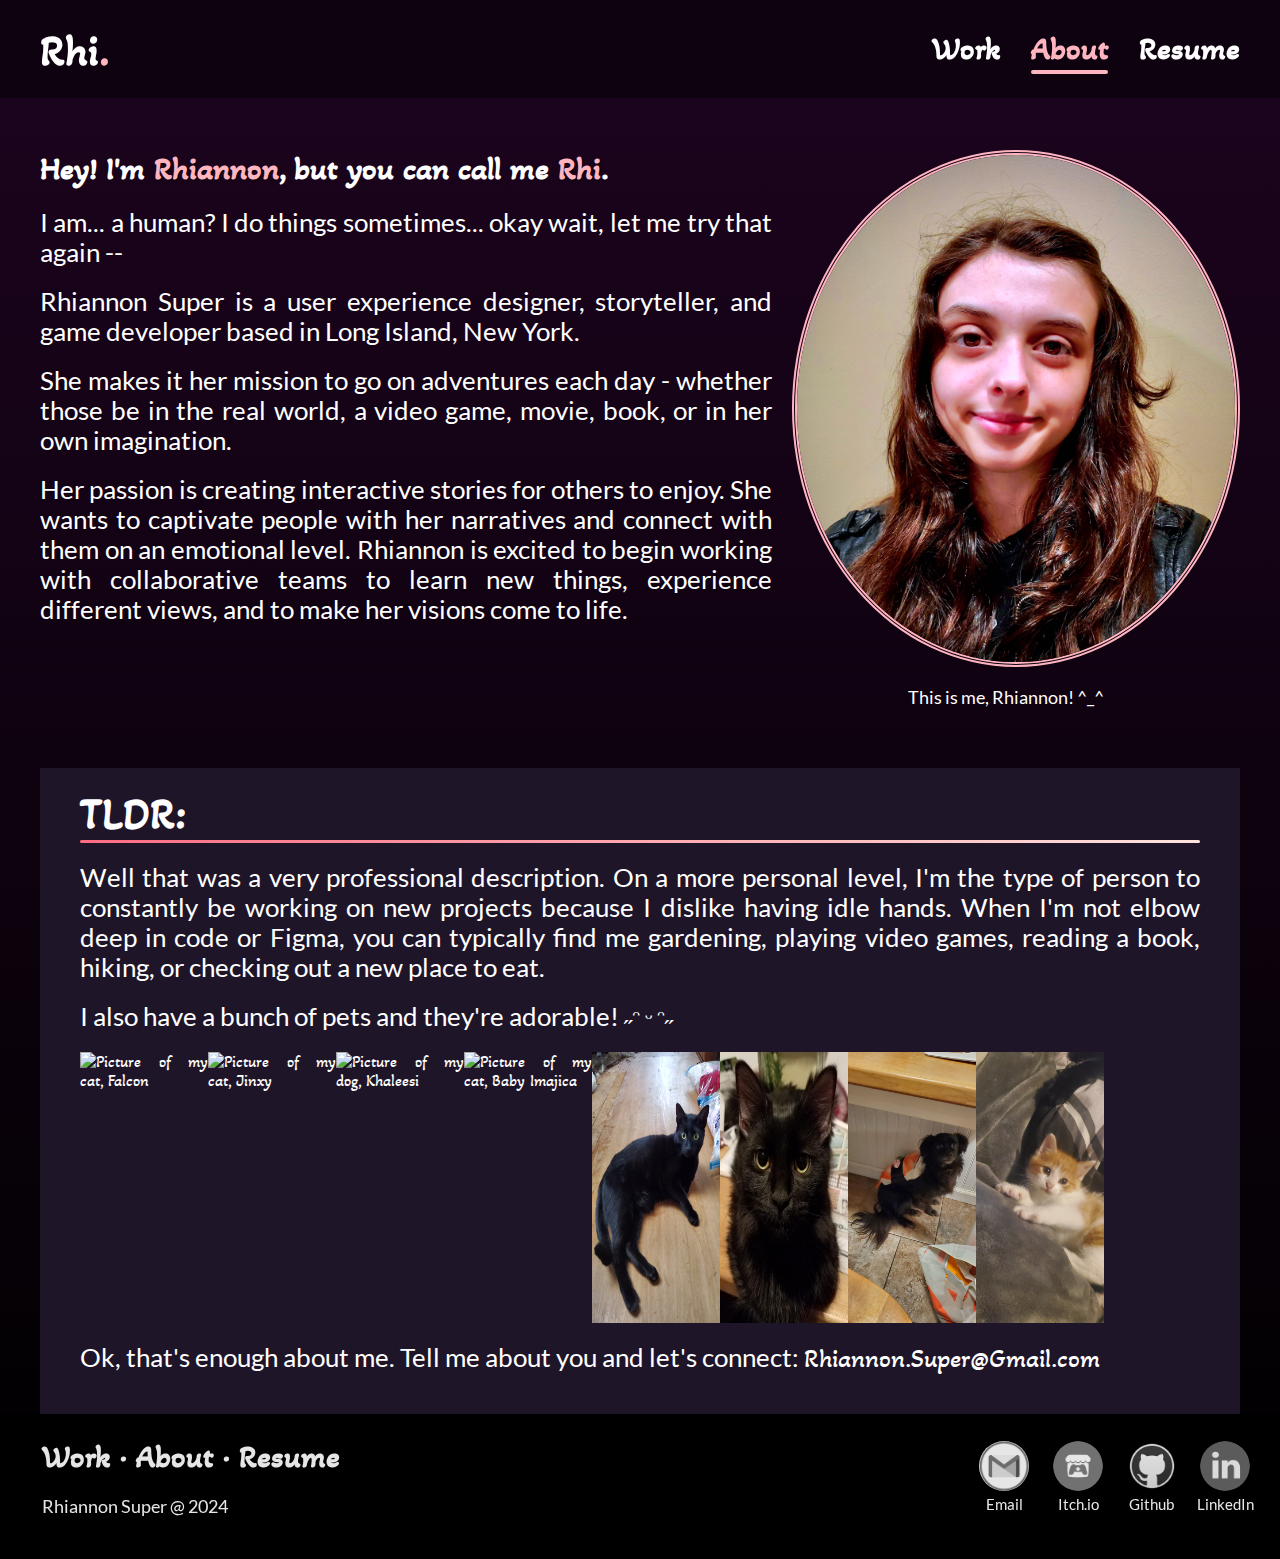
==== commit 50ae8f25: "Updated Portfolio 2024" ====
--- a/about.html
+++ b/about.html
@@ -19,7 +19,7 @@
           </ul>
         </nav>
         <div id="headerSection">
-          <h1><a href="index.html">Rhi<span>.</span></a></h1>
+          <h2><a href="index.html">Rhi<span>.</span></a></h2>
         </div>
         <div id="aboutContentContainer">
           <div id="introToRhi">
@@ -32,7 +32,7 @@
               <br>
               <p>She makes it her mission to go on adventures each day - whether those be in the real world, a video game, movie, book, or in her own imagination.</p>
               <br>
-              <p>Her passion is creating interactive stories for others to enjoy. She wants to captivate people with her narratives and connect with them on an emotional level. She has been successful in doing so through various projects such as Riskmance and Witch’s Aventure, where she contributed to the games’ worldbuilding through ideation and programming using software like GameMaker Studio 2 and Unity. Rhiannon is excited to begin working with collaborative teams to learn new things, experience different views, and to make her visions come to life.</p>
+              <p>Her passion is creating interactive stories for others to enjoy. She wants to captivate people with her narratives and connect with them on an emotional level. Rhiannon is excited to begin working with collaborative teams to learn new things, experience different views, and to make her visions come to life.</p>
             </div>
             <div id="bioPhoto">
               <img src="rhiPicture.jpeg" alt="Picture of Rhiannon">
@@ -43,34 +43,49 @@
         </div>
         <div id="biography">
           <div id="casualBio">
-            <p1>Other stuff I enjoy: </p1>
+            <h2 class="underline">TLDR: </h2>
             <br>
-            <p><span>Food:</span> I love trying different foods and desserts. I'm always looking for a new place to add to my list so please, tell me your favorite place to eat! It doesn't matter where in the world this place is because I plan to travel everywhere!!!</p>
+            <p>Well that was a very professional description. On a more personal level, I'm the type of person to constantly be working on new projects because I dislike having idle hands. When I'm not elbow deep in code or Figma, you can typically find me gardening, playing video games, reading a book, hiking, or checking out a new place to eat.</p>
             <br>
-            <p><span>Games:</span> Sandboxes, adventure games, shooters - I like to bounce around between game types. My favorite series is Kingdom Hearts. I was born around the time of the first game and have played each one ever since. It almost feels like the series aged with me. I love board games and card games too! (Bet you can't beat me in Spite n Malice.)</p>
+            <p>I also have a bunch of pets and they're adorable! ˶ᵔ ᵕ ᵔ˶</p>
             <br>
-            <p><span>Books:</span> Absolutely love fantasy books!! I have an ever growing To Be Read (tbr) pile on my desk. I wonder if it'll reach the ceiling..? Favorite series to date is Dance of Thieves by Mary E. Pearson. So many emotions while reading this series!!</p>
-            <br>
-            <p><span>Projects:</span> I don't like having idle hands and I can't remember the last time I wasn't occupied with a project. If you ever see me, I promise I'm doing one of the following: ux/ui research/redesigns, making a new game, practicing web dev (I coded this site, isn't that awesome?), gardening, trophy hunting on Playstation, or learning a new skill. But don't worry, I always have time to dedicate to new projects, so let me know if you want to collaborate!</p>
+            <div id="aboutPetImages">
+              <img src="falcon.jpg" alt="Picture of my cat, Falcon">
+              <img src="jinxy.jpg" alt="Picture of my cat, Jinxy">
+              <img src="khaleesi.jpg" alt="Picture of my dog, Khaleesi">
+              <img src="babyImajica.jpg" alt="Picture of my cat, Baby Imajica">
+              <img src="darkness.jpg" alt="Picture of my cat, darkness">
+              <img src="lumine.jpg" alt="Picture of my cat, Lumine">
+              <img src="kiki.jpg" alt="Picture of my dog, Kiki">
+              <img src="loki.jpg" alt="Picture of my cat, Loki">
+            </div>
             <br>
             <p>Ok, that's enough about me. Tell me about you and let's connect: <a href="mailto:Rhiannon.Super@Gmail.com" target="_blank">Rhiannon.Super@Gmail.com</a></p>
           </div>
         </div>
         <div id="footer">
           <div id="footerText">
-            <p class="pageLinks">
+            <h3 class="pageLinks">
               <a href="index.html">Work</a> &middot;
               <a href="about.html">About</a> &middot;
               <a href="Super_Resume.pdf" target="_blank">Resume</a>
-            </p>
-            <br></br>
-            <p4>Rhiannon Super @ 2023</p4>
+            </h3>
+            <br>
+            <p>Rhiannon Super @ 2024</p>
           </div>
           <div id="socialLinks">
-            <a href="mailto:Rhiannon.Super@Gmail.com" target="_blank"><img src="gmailLogo.png" alt"Gmail Logo"></a>
-            <a href="https://itzbosco.itch.io/" target="_blank"><img src="itchLogo.png" alt"Itch.io Logo"></a>
-            <a href="https://github.com/xxItzBoscoxx" target="_blank"><img src="githubLogo.png" alt"Github Logo"></a>
-            <a href="https://www.linkedin.com/in/rhiannon-super/" target="_blank"><img src="linkedinLogo.png" alt"LinkedIn Logo"></a>
+            <div id="link">
+              <a href="mailto:Rhiannon.Super@Gmail.com" target="_blank"><img src="gmailLogo.png" alt"Gmail Logo"><p4>Email</p4></a>
+            </div>
+            <div id="link">
+              <a href="https://itzbosco.itch.io/" target="_blank"><img src="itchLogo.png" alt"Itch.io Logo"><p4>Itch.io</p4></a>
+            </div>
+            <div id="link">
+              <a href="https://github.com/xxItzBoscoxx" target="_blank"><img src="githubLogo.png" alt"Github Logo"><p4>Github</p4></a>
+            </div>
+            <div id="link">
+              <a href="https://www.linkedin.com/in/rhiannon-super/" target="_blank"><img src="linkedinLogo.png" alt"LinkedIn Logo"><p4>LinkedIn</p4></a>
+            </div>
           </div>
         </div>
       </div>
--- a/style.css
+++ b/style.css
@@ -1,8 +1,22 @@
+@font-face {
+  font-family: 'AkayaTelivigala';
+  src: url('AkayaTelivigala-Regular.ttf') format('truetype');
+  font-weight: normal;
+  font-style: normal;
+}
+@font-face {
+  font-family: 'Lato';
+  src: url('Lato-Regular.ttf') format('truetype');
+  font-weight: normal;
+  font-style: normal;
+}
+
 *{
   margin:0;
   padding:0;
   box-sizing: border-box;
   color: white;
+  font-family: AkayaTelivigala;
 }
 
 body, html, #homePage, #mainContainer{
@@ -16,613 +30,1837 @@
 
 html{
   background-color: black;
-}
-
-#mainContainer{
-  display: flex;
-  flex-direction: column;
-  min-height: 100vh;
-}
-
-#headerSection{
-  z-index: 1;
-  margin: 20px;
-  padding-top:5px;
-  padding-left: 20px;
-  padding-right: 20px;
-  position: fixed;
-  text-align: center;
-}
-
-/*Initializes the navigation bar at top right of page.*/
-.navBar{
-  z-index: 1;
-  display: inline-flex;
-  justify-content: flex-end;
-  margin:0px;
-  padding:0px;
-  background-color: black;
-  overflow: hidden;
-  position: fixed;
-  top:0px;
-  width:100%;
-}
-
-.navBar ul{
-  display: inline-flex;
-  margin: 0px;
-  padding: 20px;
-  overflow: hidden;
-}
-
-.navBar a{
-  display: inline-flex;
-  align-items: center;
-  color: #f2f2f2;
-  text-decoration: none;
-  font-size: 20px;
-}
-.navBar a:hover{
-  display: inline-flex;
-}
-
-.navBar a.active{
-  display: inline-flex;
-  flex-direction: row;
-  align-items: flex-end;
-  color: white;
-}
-
-/*Adds an underline to active tab on navigation bar.*/
-.navLink{
-  font-weight: bold;
-  font-size: 14px;
-  text-decoration: none;
-  color: white;
-  padding: 10px 0px;
-  padding-right: 10px;
-  margin: 0px 10px;
-  display: inline-block;
-  position: relative;
-  opacity: .75;
-}
-
-.active{
-  opacity:1;
-}
-
-.active::before {
-  height: 4px;
-  content: "";
-  position: absolute;
-  background-color: #9553FF;
-  width: 88%;
-  bottom: 4px;
-  opacity: 1;
-}
-
-/*Adds a fade animation when hovering over inactive tabs.*/
-.fade-up:hover {
-  opacity: 1;
-}
-
-.fade-up::before {
-  transition: 300ms;
-  height: 4px;
-  content: "";
-  position: absolute;
-  background-color: #C39CFF;
-  width: 88%;
-  bottom: 0px;
-  opacity: 0;
-}
-
-.fade-up:hover::before {
-  bottom: 4px;
-  opacity: 1;
-}
-
-#footerText{
-  float:left;
-}
-
-#footerText > p{
-  float: left;
-}
-
-.pageLinks{
-  font-size: 20px;
-}
-
-.pageLinks > a:hover{
+  background-image: linear-gradient(#1D041F, black);
+  scroll-behavior: smooth;
+  scroll-padding-top: 108px;
+  /* background-image: linear-gradient(#080416, #363041); */
+}
+
+/* For Mobile */
+@media (max-width: 500px){
+  #mainContainer{
+    display: flex;
+    flex-direction: column;
+    min-height: 100vh;
+  }
+
+  #headerSection{
+    z-index: 1;
+    margin: 20px;
+    padding-top:5px;
+    padding-left: 20px;
+    padding-right: 20px;
+    position: fixed;
+    text-align: center;
+  }
+
+  /*Initializes the navigation bar at top right of page.*/
+  .navBar{
+    z-index: 1;
+    display: inline-flex;
+    justify-content: flex-end;
+    margin:0px;
+    padding:0px;
+    background-color: rgba(13, 2, 14, .9);
+    overflow: hidden;
+    position: fixed;
+    top:0px;
+    width:100%;
+    height: auto;
+  }
+
+  .navBar ul{
+    display: inline-flex;
+    margin: 0px;
+    padding: 20px;
+    overflow: hidden;
+  }
+
+  .navBar a{
+    display: inline-flex;
+    align-items: center;
+    align-content: center;
+    color: white;
+    text-decoration: none;
+    font-size: min(4vw,32px);
+  }
+  .navBar a:hover{
+    display: inline-flex;
+  }
+
+  .navBar a.active{
+    display: inline-flex;
+    flex-direction: row;
+    align-items: flex-end;
+    color: #FFB5C0;
+  }
+
+  /*Adds an underline to active tab on navigation bar.*/
+  .navLink{
+    font-weight: bold;
+    font-size: 14px;
+    text-decoration: none;
+    color: white;
+    padding: 10px 0px;
+    padding-right: 10px;
+    margin: 0px 10px;
+    display: inline-block;
+    position: relative;
+  }
+
+  .active{
+    opacity:1;
+  }
+
+  .active::before {
+    height: 4px;
+    content: "";
+    position: absolute;
+    background-color: #FFB5C0;
+    width: 88%;
+    bottom: 4px;
+    border-radius: 50px;
+    opacity: 1;
+  }
+
+  /*Adds a fade animation when hovering over inactive tabs.*/
+  .fade-up:hover {
+    opacity: 1;
+  }
+
+  .fade-up::before {
+    transition: 300ms;
+    height: 4px;
+    content: "";
+    position: absolute;
+    background-color: #FFB5C0;
+    width: 88%;
+    bottom: 0px;
+    border-radius: 50px;
+    opacity: 0;
+  }
+
+  .fade-up:hover::before {
+    bottom: 4px;
+    opacity: 1;
+  }
+
+  /*Initializes the navigation bar at top right of page.*/
+  .sideNavBar{
+    z-index: 1;
+    display: inline-flex;
+    justify-content: center;
+    margin:0px;
+    padding:0px;
+    padding-top: 108px;
+    background-color: rgba(13, 2, 14, 1);
+    overflow: hidden;
+    position: fixed;
+    top:0px;
+    left:0px;
+    width: min(14vw, 250px);
+    height:100%;
+  }
+
+  .sideNavBar ul{
+    display: inline-flex;
+    flex-direction: column;
+    margin: 0px;
+    padding: 0px;
+    overflow: hidden;
+  }
+
+  .sideNavBar a{
+    display: inline-flex;
+    align-items: center;
+    align-content: center;
+    color: white;
+    text-decoration: none;
+    font-size: min(2vw,24px);
+  }
+  .sideNavBar a:hover{
+    display: inline-flex;
+  }
+
+  .sideNavBar a.active{
+    display: inline-flex;
+    flex-direction: row;
+    align-items: flex-end;
+    color: #FFB5C0;
+  }
+
+  /*Adds an underline to active tab on navigation bar.*/
+  .sideNavLink{
+    font-weight: bold;
+    font-size: 14px;
+    text-decoration: none;
+    color: white;
+    padding: 10px 0px;
+    padding-left: 5px;
+    padding-right: 10px;
+    margin: 0px 10px;
+    display: inline-block;
+    position: relative;
+  }
+
+  .active{
+    opacity:1;
+  }
+
+  .active::before {
+    height: 4px;
+    content: "";
+    position: absolute;
+    background-color: #FFB5C0;
+    width: 88%;
+    bottom: 4px;
+    border-radius: 50px;
+    opacity: 1;
+  }
+
+  /*Adds a fade animation when hovering over inactive tabs.*/
+  .fade-up:hover {
+    opacity: 1;
+  }
+
+  .fade-up::before {
+    transition: 300ms;
+    height: 4px;
+    content: "";
+    position: absolute;
+    background-color: #FFB5C0;
+    width: 88%;
+    bottom: 0px;
+    border-radius: 50px;
+    opacity: 0;
+  }
+
+  .fade-up:hover::before {
+    bottom: 4px;
+    opacity: 1;
+  }
+
+  #footerText{
+    float:left;
+  }
+
+  #footerText > p{
+    float: left;
+  }
+
+  .pageLinks{
+    /* font-size: 20px; */
+  }
+
+  .pageLinks > a:hover{
+      color: #FFB5C0;
+      text-decoration: underline;
+  }
+
+  #introductionSection{
+    display: inline-flex;
+    width: 100%;
+    align-self: center;
+    justify-content: center;
+    align-items: center;
+    padding: 20px;
+    padding-top: 200px;
+    padding-bottom: 100px;
+    /* background-image: url('bkgd.gif'); */
+    background-image: url('sunsetImage.jpg');
+    background-repeat: repeat;
+    background-size: cover;
+    background-position: center;
+  }
+
+  .introBox {
+    width: 70vw;
+    height: auto;
+    padding: 5vw;
+    position: relative;
+    display: inline-block;
+    /* background: rgb(255, 181, 192, .25); */
+    background: rgb(0,0,0,.75);
+    border-radius: 48px;
+    text-shadow: .1vw .1vw 1px Black;
+  }
+
+  .introBox::before {
+    content: "";
+    position: absolute;
+    inset: 0;
+    border-radius: 48px;
+    padding: 2.5px; /* control the border thickness */
+    background: linear-gradient(#FF6C82, #FFE3DD);
+    -webkit-mask:
+      linear-gradient(#fff 0 0) content-box,
+      linear-gradient(#fff 0 0);
+    -webkit-mask-composite: xor;
+            mask-composite: exclude;
+    pointer-events: none;
+  }
+
+  #recentWorks{
+    padding: 24px;
+    position:relative;
+    /* background-color: #1F1529; */
+    text-align: left;
+    margin: 24px;
+  }
+
+  .grid-container{
+    display: flex;
+    padding-top: 24px;
+    height: auto;
+    width: 100%;
+    flex-direction: column;
+    justify-content: center;
+    align-items: flex-start;
+    gap: 42px;
+    align-self: stretch;
+  }
+
+  .item, .itemComingSoon{
+    display: flex;
+    flex-direction: column;
+    justify-content: space-between;
+    align-items: center;
+    gap: 24px;
+    align-self: stretch;
+  }
+
+  .itemInverse{
+    display: flex;
+    flex-direction: column-reverse;
+    justify-content: space-between;
+    align-items: center;
+    gap: 24px;
+    align-self: stretch;
+  }
+
+
+  .item > img, .itemInverse > img, .itemComingSoon > img{
+    border-radius: 25px;
+    /* box-shadow: 1px 1px 4px #FFB5C0;; */
+    width: 45vw;
+    height: 40vw;
+    /* max-width: 350px;
+    max-height: 300px; */
+  }
+
+  .itemDescription{
+    width: 70vw;
+    height: auto;
+    padding: 5vw;
+    position: relative;
+    display: inline-block;
+    border-radius: 48px;
+    /* display: block;
+    padding: 2vw; */
+    display: flex;
+    flex-direction: column;
+    align-items: flex-start;
+    gap: 16px;
+    /* align-self: stretch; */
+  }
+
+  .itemDescription::before {
+    content: "";
+    position: absolute;
+    inset: 0;
+    border-radius: 48px;
+    padding: 2.5px; /* control the border thickness */
+    background: linear-gradient(#FF6C82, #FFE3DD);
+    -webkit-mask:
+      linear-gradient(#fff 0 0) content-box,
+      linear-gradient(#fff 0 0);
+    -webkit-mask-composite: xor;
+            mask-composite: exclude;
+    pointer-events: none;
+  }
+
+  .itemInformation{
+    display: flex;
+    justify-content: space-between;
+    align-items: center;
+    align-self: stretch;
+  }
+
+  button {
+    width: auto;
+    height: auto;
+    /* min-height: 5vw;
+    max-height: 16px; */
+    /* max-width: 200px; */
+    padding: 1vw;
+    background-color: #FF6C82;
+    border-radius: 48px;
+    border-color: #FF6C82;
+    border-width: thin;
+    color: #041D33;
+    cursor:pointer;
+    position: relative;
+    font-family: Lato;
+    font-size: min(2vw, 15px);
+  }
+
+  button:hover{
+    background-color: #EB445D;
+    color: #041D33;
+  }
+
+  .itemComingSoon button{
+    background-color:  #C0B5B7;
+    border-color: black;
+    color: black;
+    cursor:not-allowed;
+  }
+
+  #footer{
+    z-index: 1;
+    display: inline-flex;
+    justify-content: space-between;
+    align-items: center;
+    margin:0px;
+    padding:42px;
+    padding-top: 24px;
+    background-color: black;
+    opacity: .9;
+    overflow: hidden;
+    position: relative;
+    bottom:0px;
+    width:100%;
+  }
+
+  #socialLinks{
+    /* float:right;
+    padding-bottom: 20px;
+    padding-right: 40px; */
+    display: flex;
+    align-items: center;
+    gap: min(6vw, 48px);
+  }
+
+
+  #link{
+    /* text-align: justify;
+    padding-bottom: 20px;
+    padding-right: 30px; */
+    display: flex;
+    width: 2vw;
+    text-align: center;
+    flex-direction: column;
+    justify-content: center;
+    align-items: center;
+    gap: 2vw;
+  }
+
+  #link > a > img{
+    width: 5vw;
+    height: 5vw;
+    filter:grayscale();
+    border-radius: 50%;
+    max-width: 50px;
+    max-height: 50px;
+  }
+
+  #link > a:hover{
+    filter:none;
     text-decoration: underline;
-}
-
-#introductionSection{
-  display: inline-flex;
-  width: 100%;
-  align-self: center;
-  justify-content: center;
-  align-items: center;
-  padding: 20px;
-  padding-top: 200px;
-  padding-bottom: 100px;
-  background-image: url('bkgd.gif');
-  background-repeat: repeat;
-  background-size: cover;
-  background-position: center;
-}
-
-.introBox{
-  width: 70vw;
-  height: auto;
-  padding: 5vw;
-  background-color: #60308B;
-  box-shadow: 10px 10px 10px #2A004F;
-  position: relative;
-  max-width: 800px;
-}
-
-#recentWorks{
-  padding: 40px;
-  position:relative;
-  background-color: #1F1529;
-  text-align: center;
-}
-
-#recentWorks > p1{
-  padding: 30px;
-  text-decoration: underline;
-  text-decoration-color: #C39CFF;
-  text-decoration-style: solid;
-  text-decoration-thickness: .75vw;
-  text-underline-offset: 10px;
-  text-align: center;
-}
-
-.grid-container{
-  display: grid;
-  grid-template-columns: minmax(auto, 1200px);
-  grid-template-rows: repeat(3, 20vw);
-  grid-gap: 6vw;
-  padding: 4vw;
-  justify-content: center;
-  align-content: center;
-  text-align: left;
-}
-
-.item{
-  position: relative;
-  display: flex;
-  background-color: #ECD7FF;
-  opacity: 1;
-  padding: 2vw;
-  border-radius: 25px;
-  box-shadow: 10px 10px 5px #CF9AFF;
-}
-
-.itemComingSoon{
-  position: relative;
-  display: flex;
-  background-color: #ECD7FF;
-  opacity: 1;
-  padding: 2vw;
-  border-radius: 25px;
-  box-shadow: 10px 10px 5px #CF9AFF;
-}
-
-.item > img{
-  border-radius: 25px;
-  box-shadow: 2px 2px 5px #2A004F;
-  width: 20vw;
-  height: 15vw;
-  max-width: 350px;
-  max-height: 300px;
-}
-
-.itemComingSoon > img{
-  border-radius: 25px;
-  box-shadow: 2px 2px 5px #2A004F;
-  width: 20vw;
-  height: 15vw;
-  max-width: 350px;
-  max-height: 300px;
-}
-
-.itemDescription{
-  display: block;
-  padding: 2vw;
-}
-
-.itemDescription > h3{
-  font-size: min(3vw, 40px);
-  color: black;
-}
-
-.itemDescription > p{
-  font-size: min(2vw, 30px);
-  color: black;
-  padding-right: 10vw;
-}
-button {
-  width: 15vw;
-  height: auto;
-  min-height: 5vw;
-  max-width: 200px;
-  background-color: #ECD7FF;
-  border-radius: 15px;
-  border-color: #9553FF;
-  border-width: thin;
-  color: black;
-  cursor:pointer;
-  position: absolute;
-  bottom: 10%;
-  left: 79%;
-  font-family: serif;
-  font-size: min(2vw,30px);
-}
-
-button:hover{
-  background-color: #350064;
-  color: white;
-}
-
-.itemComingSoon button{
-  background-color: #ECD7FF;
-  color: black;
-  cursor:not-allowed;
-}
-
-#footer{
-  width: 100%;
-  height: auto;
-  padding: 20px;
-  margin-top: auto;
-  text-align: center;
-  background-color: black;
-}
-
-#socialLinks{
-  float:right;
-  padding-bottom: 20px;
-  padding-right: 20px;
-}
-
-#socialLinks > a > img{
-  width: 5vw;
-  height: 5vw;
-  filter:grayscale();
-  border-radius: 50%;
-  max-width: 50px;
-  max-height: 50px;
-}
-
-#socialLinks > a > img:hover{
-  filter:none;
-}
-
-#aboutContentContainer{
-  display: flex;
-  flex-direction: column;
-  padding: 40px;
-  padding-top: 150px;
-}
-
-#introToRhi{
-  display: flex;
-  flex-direction: row;
-  margin-bottom: 20px;
-  align-items: flex-start;
-  text-align: justify;
-}
-
-#bioPhoto{
-  display: flex;
-  flex-direction: column;
-  align-items: center;
-  text-align: center;
-}
-
-#bioPhoto > img{
-  width: 35vw;
-  filter: grayscale();
-  height: auto;
-  margin-left: 20px;
-  border-style: double;
-  border-radius: 50%;
-  border-color: #DCB4FF;
-  border-width: thick;
-}
-
-#bioPhoto > img:hover{
-  filter:none;
-  transition: 300ms;
-}
-
-#bioPhoto > p:hover{
-  color: #DCB4FF;
-}
-
-#personalBio > p{
-  font-size: min(2vw, 30px);
-  color: white;
-}
-
-#casualBio{
-  display: flex;
-  flex-direction: column;
-  margin-top: 20px;
-}
-
-#biography{
-  padding-left: 40px;
-  padding-right: 40px;
-  padding-bottom: 40px;
-  background-color: #1F1529;
-  text-align: justify;
-  margin-left: 40px;
-  margin-right: 40px;
-}
-
-#casualBio > p1{
-  padding: 30px;
-  text-decoration: underline;
-  text-decoration-color: #C39CFF;
-  text-decoration-style: solid;
-  text-decoration-thickness: .75vw;
-  text-underline-offset: 10px;
-  text-align: center;
-}
-
-#casualBio > p{
-  font-size: min(2vw, 30px);
-  color: white;
-}
-
-#casualBio a:hover{
-  color: #DCB4FF;
-  text-decoration: underline;
-}
-
-#project{
-  display: flex;
-  flex-direction: column;
-  padding-top: 150px;
-  padding-left: 40px;
-  padding-right: 40px;
-}
-
-#projectName{
-  display: flex;
-  flex-direction: column;
-  align-items: center;
-  padding-right: 20px;
-  padding-left: 20px;
-}
-
-#projectThumbnails{
-  width: 25%;
-  display: flex;
-  flex-direction: row;
-  align-self: center;
-  justify-content: space-around;
-  padding-top: 40px;
-}
-
-#projectThumbnailsVert{
-  width: 25%;
-  display: flex;
-  flex-direction: row;
-  align-self: center;
-  justify-content: space-around;
-  padding-top: 40px;
-}
-
-#projectThumbnails > img{
-  width: 30vw;
-  height: auto;
-  padding-left: 2vw;
-  padding-right: 2vw;
-  padding-bottom: 40px;
-}
-
-#projectThumbnailsVert > img{
-  width: 20vw;
-  height: auto;
-  padding-left: 2vw;
-  padding-right: 2vw;
-  padding-bottom: 40px;
-}
-
-#projectSectionHeader > p1{
-  padding: 30px;
-  text-decoration: underline;
-  text-decoration-color: #C39CFF;
-  text-decoration-style: solid;
-  text-decoration-thickness: .75vw;
-  text-underline-offset: 10px;
-  text-align: center;
-}
-
-#projectName > p, #projectOverview p, #projectOverviewDescription p, #projectDesignProcessResearch p, #projectDesignProcessResearch li, #projectDesignProcessCreating p, #projectDesignProcessCreating li, #projectDesignProcessBrainstorming p, #projectDesignProcessBrainstorming li, #projectNextSteps p, #projectReflection p, #beforeAndAfterContentContainer p{
-  font-size: min(2vw, 30px);
-  color: white;
-  text-align: justify;
-}
-
-#projectOverviewDetails p{
-  font-size: min(2vw, 30px);
-  color: white;
-  text-align: left;
-}
-
-#projectOverviewDetails p2, #projectNextSteps p2{
-  font-size: min(2vw, 30px);
-  color: #DCB4FF;
-}
-
-#projectOverview{
-  display: flex;
-  flex-direction: column;
-  align-items: center;
-  padding-top: 40px;
-  padding-left: 20px;
-  width: 100%;
-  background-color: #1F1529;
-}
-
-#projectSectionHeader{
-  padding-bottom: 40px;
-}
-
-#projectOverviewContent{
-  display: flex;
-  flex-direction: row;
-}
-
-#projectOverviewDescription{
-  width: 75%;
-  padding: 20px;
-  padding-top: 0px;
-  text-align: justify;
-}
-
-#projectOverviewDetails{
-  width: 20%;
-  padding: 20px;
-  padding-top: 0px;
-  padding-bottom: 40px;
-  text-align: left;
-}
-
-#projectDesignProcess{
-  display: flex;
-  flex-direction: column;
-  padding-top: 40px;
-  align-items: center;
-}
-
-#projectDesignProcessThumbnail > img{
-  width: 100%;
-  height: auto;
-  padding-bottom: 40px;
-}
-
-#projectDesignProcessEmpathize, #projectDesignProcessDefineAndIdeate, #projectDesignProcessPrototypeAndTest{
-  background-color: #1F1529;
-  padding: 40px;
-  width: 100%;
-}
-
-#projectDesignProcessEmpathize h1, #projectDesignProcessDefineAndIdeate h1, #projectDesignProcessPrototypeAndTest h1{
-  text-align: center;
-  font-size: min(4vw, 70px);
-  color: #DCB4FF;
-  text-shadow: .2vw .2vw #360064;
-}
-
-#projectDesignProcessResearch p2, #projectDesignProcessBrainstorming p2, #projectDesignProcessCreating p2, #beforeAndAfterContentContainer p2{
-  font-size: min(3vw, 50px);
-  color: white;
-}
-
-#projectDesignProcessResearch > img, #projectDesignProcessBrainstorming > img, #projectDesignProcessCreating > img{
-  width: 100%;
-  height: auto;
-  text-align: justify;
-  padding-bottom: 20px;
-}
-
-#beforeAndAfterContentContainer{
-  width: 100%;
-  text-align: left;
-}
-
-#finalPrototype, #beforeAndAfter{
-  width: 100%;
-  height: auto;
-  text-align: center;
-}
-
-#reflectionContent{
-  display: flex;
-  flex-direction: row;
-}
-
-#reflectionAndNextSteps{
-  display: flex;
-  flex-direction: column;
-  align-items: center;
-  padding-top: 40px;
-  padding-left: 20px;
-  width: 100%;
-  text-align: justify;
-  background-color: #1F1529;
-}
-
-#projectReflection{
-  width: 50%;
-  padding: 20px;
-  padding-top: 0px;
-}
-
-#projectNextSteps{
-  width: 40%;
-  padding-top: 0px;
-  padding-left: 40px;
-  padding-bottom: 40px;
-  text-align: justify;
-}
-
-#compare{
-  display: flex;
-  flex-direction: row;
-  padding-top: 20px;
-  padding-bottom: 20px;
-}
-
-#compareItem, #compareItem1, #compareItem2{
-  display: flex;
-  flex-direction: column;
-  text-align: left;
-  align-items: center;
-  align-content: center;
-  align-self: center;
-  justify-content: space-around;
-}
-
-#compareItem1, #compareItem2{
-  margin: 0;
-}
-
-#compareItem > img{
-  width: 75%;
-  height: auto;
-  padding-bottom: 20px;
-}
-
-#compareItem1 > img{
-  width: 75%;
-  height: auto;
-  padding-bottom: 20px;
-}
-
-#compareItem2 > img{
-  width: 100%;
-  height: auto;
-  padding-bottom: 20px;
-}
-
-#projectDesignProcessAdvertisement > video{
-  width: 100%;
-  height: auto;
-  padding-bottom: 20px;
-}
-
-#projectDesignProcessAdvertisement > img{
-  width: 100%;
-  height: auto;
-}
+  }
+
+  #link > a > img:hover{
+    filter:none;
+    text-decoration: underline;
+  }
+
+
+  #aboutContentContainer{
+    display: flex;
+    flex-direction: column;
+    padding: 40px;
+    padding-top: 150px;
+  }
+
+  #introToRhi{
+    display: flex;
+    flex-direction: row;
+    margin-bottom: 20px;
+    align-items: flex-start;
+    text-align: justify;
+  }
+
+  #bioPhoto{
+    display: flex;
+    flex-direction: column;
+    align-items: center;
+    text-align: center;
+  }
+
+  #bioPhoto > img{
+    width: 35vw;
+    /* filter: grayscale(); */
+    height: auto;
+    margin-left: 20px;
+    border-style: double;
+    border-radius: 50%;
+    border-color:  #FFB5C0;
+    border-width: thick;
+  }
+
+  #aboutPetImages{
+    display: flex;
+    flex-wrap: wrap;
+  }
+
+  #aboutPetImages > img{
+    width: 10vw;
+    /* height: 50%; */
+  }
+
+  /* #bioPhoto > img:hover{
+    filter:none;
+    transition: 300ms;
+  } */
+
+  #bioPhoto > p:hover{
+    color:  #FFB5C0;
+  }
+
+  #personalBio > p{
+    font-size: min(2vw, 30px);
+    color: white;
+  }
+
+  #casualBio{
+    display: flex;
+    flex-direction: column;
+    margin-top: 20px;
+  }
+
+  #biography{
+    padding-left: 40px;
+    padding-right: 40px;
+    padding-bottom: 40px;
+    background-color: #1F1529;
+    text-align: justify;
+    margin-left: 40px;
+    margin-right: 40px;
+  }
+
+  #casualBio > p1{
+    padding: 30px;
+    text-decoration: underline;
+    text-decoration-color: #C39CFF;
+    text-decoration-style: solid;
+    text-decoration-thickness: .75vw;
+    text-underline-offset: 10px;
+    text-align: center;
+  }
+
+  #casualBio > p{
+    font-size: min(2vw, 30px);
+    color: white;
+  }
+
+  #casualBio a:hover{
+    color: #DCB4FF;
+    text-decoration: underline;
+  }
+
+  #project{
+    display: flex;
+    flex-direction: column;
+    padding-left: 0px;
+    padding-right: 40px;
+    margin: 24px;
+    margin-left: 18vw;
+    padding: 0px;
+    padding-top: 108px;
+  }
+
+  #projectName{
+    display: flex;
+    flex-direction: column;
+    align-items: center;
+    padding-right: 20px;
+    padding-left: 20px;
+  }
+
+  #projectThumbnails{
+    width: 100%;
+    display: flex;
+    flex-direction: row;
+    align-self: center;
+    justify-content: center;
+    padding-top: 40px;
+    gap: 2vw;
+    padding-bottom: 40px;
+  }
+
+  #projectThumbnailsVert{
+    width: 100%;
+    display: flex;
+    flex-direction: row;
+    align-self: center;
+    justify-content: space-around;
+    padding-top: 40px;
+    gap: 2vw;
+    padding-bottom: 40px;
+  }
+
+  #projectThumbnails > img{
+    width: 24vw;
+    height: auto;
+    border-radius: 14px;
+  }
+
+  #projectThumbnailsVert > img{
+    width: 20vw;
+    height: auto;
+    border-radius: 14px;
+  }
+
+
+  #projectOverviewDetails p2, #projectNextSteps p2{
+    /* font-size: min(2vw, 30px); */
+    color: #FFB5C0;
+  }
+
+  #projectOverview{
+    width: 100%;
+    height: auto;
+    padding: 5vw;
+    position: relative;
+    display: inline-block;
+    background: rgb(255, 181, 192, .25);
+    border-radius: 48px;
+  }
+
+    #projectOverview::before {
+    content: "";
+    position: absolute;
+    inset: 0;
+    border-radius: 48px;
+    padding: 2.5px; /* control the border thickness */
+    background: linear-gradient(#FF6C82, #FFE3DD);
+    -webkit-mask:
+      linear-gradient(#fff 0 0) content-box,
+      linear-gradient(#fff 0 0);
+    -webkit-mask-composite: xor;
+            mask-composite: exclude;
+    pointer-events: none;
+  }
+
+  #projectSectionHeader{
+    padding: 14px;
+    padding-top: 0px;
+    padding-bottom: 18px;
+    text-align: center;
+  }
+
+  #projectOverviewContent{
+    display: flex;
+    flex-direction: column;
+  }
+
+  #projectOverviewDescription{
+    width: 100%;
+    padding: 14px;
+    padding-top: 0px;
+    padding-bottom: 0px;
+    text-align: justify;
+  }
+
+  #projectOverviewDetails{
+    width: 100%;
+    display: flex;
+    flex-direction: column;
+    gap: 0px;
+    padding: 14px;
+    text-align: left;
+  }
+
+  #projectDesignProcess{
+    display: flex;
+    flex-direction: column;
+    padding-top: 40px;
+    align-items: center;
+  }
+
+  #projectDesignProcessThumbnail > img{
+    width: 100%;
+    height: auto;
+    /* padding-bottom: 40px; */
+    border-radius: 14px;
+  }
+
+  #projectDesignProcessEmpathize, #projectDesignProcessDefineAndIdeate, #projectDesignProcessPrototypeAndTest{
+    width: 100%;
+    height: auto;
+    padding: 5vw;
+    position: relative;
+    display: inline-block;
+    /* background: rgb(255, 181, 192, .25); */
+
+    border-radius: 48px;
+  }
+
+    #projectDesignProcessEmpathize::before, #projectDesignProcessDefineAndIdeate::before, #projectDesignProcessPrototypeAndTest::before {
+    content: "";
+    position: absolute;
+    inset: 0;
+    border-radius: 48px;
+    padding: 2.5px; /* control the border thickness */
+    background: linear-gradient(#FF6C82, #FFE3DD);
+    -webkit-mask:
+      linear-gradient(#fff 0 0) content-box,
+      linear-gradient(#fff 0 0);
+    -webkit-mask-composite: xor;
+            mask-composite: exclude;
+    pointer-events: none;
+  }
+
+  #projectDesignProcessEmpathize h1, #projectDesignProcessDefineAndIdeate h1, #projectDesignProcessPrototypeAndTest h1, #beforeAndAfter h1{
+    text-align: center;
+    /* font-size: min(4vw, 70px); */
+    color: #FFB5C0;
+    text-shadow: .2vw .2vw black;
+  }
+
+  #projectDesignProcessResearch p2, #projectDesignProcessBrainstorming p2, #projectDesignProcessCreating p2, #beforeAndAfterContentContainer p2{
+    /* font-size: min(3vw, 50px); */
+    color: white;
+  }
+
+  #projectDesignProcessResearch > img, #projectDesignProcessBrainstorming > img, #projectDesignProcessCreating > img{
+    width: 100%;
+    height: auto;
+    text-align: justify;
+    padding-bottom: 20px;
+  }
+
+  #beforeAndAfterContentContainer{
+    width: 100%;
+    text-align: left;
+  }
+
+  #finalPrototype, #beforeAndAfter{
+    width: 100%;
+    height: auto;
+    text-align: center;
+  }
+
+  #beforeAndAfter{
+    width: 100%;
+    height: auto;
+    padding: 5vw;
+    padding-top:24px;
+    padding-bottom: 24px;
+    position: relative;
+    display: inline-block;
+    /* background: rgb(255, 181, 192, .25); */
+    border-radius: 48px;
+  }
+
+    #beforeAndAfter::before {
+    content: "";
+    position: absolute;
+    inset: 0;
+    border-radius: 48px;
+    padding: 2.5px; /* control the border thickness */
+    background: linear-gradient(#FF6C82, #FFE3DD);
+    -webkit-mask:
+      linear-gradient(#fff 0 0) content-box,
+      linear-gradient(#fff 0 0);
+    -webkit-mask-composite: xor;
+            mask-composite: exclude;
+    pointer-events: none;
+  }
+
+  #reflectionContent{
+    display: flex;
+    flex-direction: column;
+  }
+
+  #reflectionAndNextSteps{
+    width: 100%;
+    height: auto;
+    padding: 5vw;
+    padding-top:14px;
+    padding-bottom: 14px;
+    position: relative;
+    display: inline-block;
+    /* background: rgb(255, 181, 192, .25); */
+    border-radius: 48px;
+  }
+
+    #reflectionAndNextSteps::before {
+    content: "";
+    position: absolute;
+    inset: 0;
+    border-radius: 48px;
+    padding: 2.5px; /* control the border thickness */
+    background: linear-gradient(#FF6C82, #FFE3DD);
+    -webkit-mask:
+      linear-gradient(#fff 0 0) content-box,
+      linear-gradient(#fff 0 0);
+    -webkit-mask-composite: xor;
+            mask-composite: exclude;
+    pointer-events: none;
+  }
+
+
+
+  #projectReflection{
+    width: 100%;
+    padding: 0px;
+  }
+
+  #projectNextSteps{
+    width: 100%;
+    padding: 0px;
+    text-align: justify;
+  }
+
+  #compare{
+    display: flex;
+    flex-direction: row;
+    padding-top: 20px;
+    padding-bottom: 20px;
+  }
+
+  #compareItem, #compareItem1, #compareItem2{
+    display: flex;
+    flex-direction: column;
+    text-align: left;
+    align-items: center;
+    align-content: center;
+    align-self: center;
+    justify-content: space-around;
+  }
+
+  #compareItem1, #compareItem2{
+    margin: 0;
+  }
+
+  #compareItem > img{
+    width: 75%;
+    height: auto;
+    padding-bottom: 20px;
+  }
+
+  #compareItem1 > img{
+    width: 75%;
+    height: auto;
+    padding-bottom: 20px;
+  }
+
+  #compareItem2 > img{
+    width: 100%;
+    height: auto;
+    padding-bottom: 20px;
+  }
+
+  #projectDesignProcessAdvertisement{
+    display: flex;
+    flex-direction: row;
+    justify-content: flex-start;
+  }
+
+  #adLofi, #adHifi{
+    display: flex;
+    flex-direction: column;
+    justify-content: flex-start;
+    padding-right: 40px;
+    align-items: left;
+  }
+
+  #adHifi > video{
+    width: 100%;
+    height: auto;
+  }
+
+  #adLofi > img{
+    width: 100%;
+    height: auto;
+  }
+
+  embed{
+    width: 100%;
+    /* height: max(5vw, 600px); */
+    height:auto;
+    padding-bottom: 20px;
+    margin: 0px;
+  }
+
+  #computerPrototype > embed{
+    width: 100%;
+    /* height: max(5vw, 600px); */
+    height:auto;
+    padding-bottom: 20px;
+    margin: 0px;
+  }
+
+  #mobilePrototype > embed{
+    width: 100%;
+    height: max(5vw, 600px);
+    padding-bottom: 20px;
+    margin: 0px;
+  }
+}
+
+/*For computers*/
+@media (min-width: 500px){
+  #mainContainer{
+    display: flex;
+    flex-direction: column;
+    min-height: 100vh;
+  }
+
+  #headerSection{
+    z-index: 1;
+    margin: 20px;
+    padding-top:5px;
+    padding-left: 20px;
+    padding-right: 20px;
+    position: fixed;
+    text-align: center;
+  }
+
+  /*Initializes the navigation bar at top right of page.*/
+  .navBar{
+    z-index: 1;
+    display: inline-flex;
+    justify-content: flex-end;
+    margin:0px;
+    padding:0px;
+    background-color: rgba(13, 2, 14, .9);
+    overflow: hidden;
+    position: fixed;
+    top:0px;
+    width:100%;
+    height: auto;
+  }
+
+  .navBar ul{
+    display: inline-flex;
+    margin: 0px;
+    padding: 20px;
+    overflow: hidden;
+  }
+
+  .navBar a{
+    display: inline-flex;
+    align-items: center;
+    align-content: center;
+    color: white;
+    text-decoration: none;
+    font-size: min(4vw,32px);
+  }
+  .navBar a:hover{
+    display: inline-flex;
+  }
+
+  .navBar a.active{
+    display: inline-flex;
+    flex-direction: row;
+    align-items: flex-end;
+    color: #FFB5C0;
+  }
+
+  /*Adds an underline to active tab on navigation bar.*/
+  .navLink{
+    font-weight: bold;
+    font-size: 14px;
+    text-decoration: none;
+    color: white;
+    padding: 10px 0px;
+    padding-right: 10px;
+    margin: 0px 10px;
+    display: inline-block;
+    position: relative;
+  }
+
+  .active{
+    opacity:1;
+  }
+
+  .active::before {
+    height: 4px;
+    content: "";
+    position: absolute;
+    background-color: #FFB5C0;
+    width: 88%;
+    bottom: 4px;
+    border-radius: 50px;
+    opacity: 1;
+  }
+
+  /*Adds a fade animation when hovering over inactive tabs.*/
+  .fade-up:hover {
+    opacity: 1;
+  }
+
+  .fade-up::before {
+    transition: 300ms;
+    height: 4px;
+    content: "";
+    position: absolute;
+    background-color: #FFB5C0;
+    width: 88%;
+    bottom: 0px;
+    border-radius: 50px;
+    opacity: 0;
+  }
+
+  .fade-up:hover::before {
+    bottom: 4px;
+    opacity: 1;
+  }
+
+  /*Initializes the navigation bar at top right of page.*/
+  .sideNavBar{
+    z-index: 1;
+    display: inline-flex;
+    justify-content: center;
+    margin:0px;
+    padding:0px;
+    padding-top: 108px;
+    background-color: rgba(13, 2, 14, 1);
+    overflow: hidden;
+    position: fixed;
+    top:0px;
+    left:0px;
+    width: min(14vw, 250px);
+    height:100%;
+  }
+
+  .sideNavBar ul{
+    display: inline-flex;
+    flex-direction: column;
+    margin: 0px;
+    padding: 0px;
+    overflow: hidden;
+  }
+
+  .sideNavBar a{
+    display: inline-flex;
+    align-items: center;
+    align-content: center;
+    color: white;
+    text-decoration: none;
+    font-size: min(2vw,24px);
+  }
+  .sideNavBar a:hover{
+    display: inline-flex;
+  }
+
+  .sideNavBar a.active{
+    display: inline-flex;
+    flex-direction: row;
+    align-items: flex-end;
+    color: #FFB5C0;
+  }
+
+  /*Adds an underline to active tab on navigation bar.*/
+  .sideNavLink{
+    font-weight: bold;
+    font-size: 14px;
+    text-decoration: none;
+    color: white;
+    padding: 10px 0px;
+    padding-left: 5px;
+    padding-right: 10px;
+    margin: 0px 10px;
+    display: inline-block;
+    position: relative;
+  }
+
+  .active{
+    opacity:1;
+  }
+
+  .active::before {
+    height: 4px;
+    content: "";
+    position: absolute;
+    background-color: #FFB5C0;
+    width: 88%;
+    bottom: 4px;
+    border-radius: 50px;
+    opacity: 1;
+  }
+
+  /*Adds a fade animation when hovering over inactive tabs.*/
+  .fade-up:hover {
+    opacity: 1;
+  }
+
+  .fade-up::before {
+    transition: 300ms;
+    height: 4px;
+    content: "";
+    position: absolute;
+    background-color: #FFB5C0;
+    width: 88%;
+    bottom: 0px;
+    border-radius: 50px;
+    opacity: 0;
+  }
+
+  .fade-up:hover::before {
+    bottom: 4px;
+    opacity: 1;
+  }
+
+  #footerText{
+    float:left;
+  }
+
+  #footerText > p{
+    float: left;
+  }
+
+  .pageLinks{
+    /* font-size: 20px; */
+  }
+
+  .pageLinks > a:hover{
+      color: #FFB5C0;
+      text-decoration: underline;
+  }
+
+  #introductionSection{
+    display: inline-flex;
+    width: 100%;
+    align-self: center;
+    justify-content: center;
+    align-items: center;
+    padding: 20px;
+    padding-top: 200px;
+    padding-bottom: 100px;
+    /* background-image: url('bkgd.gif'); */
+    background-image: url('sunsetImage.jpg');
+    background-repeat: repeat;
+    background-size: cover;
+    background-position: center;
+  }
+
+  .introBox {
+    width: 70vw;
+    height: auto;
+    padding: 5vw;
+    position: relative;
+    display: inline-block;
+    background: rgb(255, 181, 192, .25);
+    border-radius: 48px;
+    text-shadow: .1vw .1vw 1px Black;
+  }
+
+  .introBox::before {
+    content: "";
+    position: absolute;
+    inset: 0;
+    border-radius: 48px;
+    padding: 2.5px; /* control the border thickness */
+    background: linear-gradient(#FF6C82, #FFE3DD);
+    -webkit-mask:
+      linear-gradient(#fff 0 0) content-box,
+      linear-gradient(#fff 0 0);
+    -webkit-mask-composite: xor;
+            mask-composite: exclude;
+    pointer-events: none;
+  }
+
+  #recentWorks{
+    padding: 64px;
+    position:relative;
+    /* background-color: #1F1529; */
+    text-align: left;
+    margin: 24px;
+  }
+
+  /* .grid-container{
+    display: grid;
+    grid-template-columns: minmax(auto, 1200px);
+    grid-template-rows: repeat(3, 20vw);
+    grid-gap: 6vw;
+    padding: 4vw;
+    justify-content: center;
+    align-content: center;
+    text-align: left;
+  } */
+
+  .grid-container{
+    display: flex;
+    padding-top: 24px;
+    height: auto;
+    width: 100%;
+    flex-direction: column;
+    justify-content: center;
+    align-items: flex-start;
+    gap: 80px;
+    align-self: stretch;
+  }
+
+  /* .item{
+    position: relative;
+    display: flex;
+    background-color: #ECD7FF;
+    opacity: 1;
+    padding: 2vw;
+    border-radius: 25px;
+    box-shadow: 10px 10px 5px #CF9AFF;
+  } */
+
+  .item, .itemInverse, .itemComingSoon{
+    display: flex;
+    justify-content: space-between;
+    align-items: center;
+    gap: 48px;
+    align-self: stretch;
+  }
+
+  .item > img, .itemInverse > img, .itemComingSoon > img{
+    border-radius: 25px;
+    /* box-shadow: 1px 1px 4px #FFB5C0;; */
+    width: 50vw;
+    height: 30vw;
+    /* max-width: 350px;
+    max-height: 300px; */
+  }
+
+  .itemDescription{
+    width: 70vw;
+    height: auto;
+    padding: 2.5vw;
+    position: relative;
+    display: inline-block;
+    border-radius: 48px;
+    /* display: block;
+    padding: 2vw; */
+    display: flex;
+    flex-direction: column;
+    align-items: flex-start;
+    gap: 16px;
+    /* align-self: stretch; */
+  }
+
+  .itemDescription::before {
+    content: "";
+    position: absolute;
+    inset: 0;
+    border-radius: 48px;
+    padding: 2.5px; /* control the border thickness */
+    background: linear-gradient(#FF6C82, #FFE3DD);
+    -webkit-mask:
+      linear-gradient(#fff 0 0) content-box,
+      linear-gradient(#fff 0 0);
+    -webkit-mask-composite: xor;
+            mask-composite: exclude;
+    pointer-events: none;
+  }
+
+  .itemInformation{
+    display: flex;
+    justify-content: space-between;
+    align-items: center;
+    align-self: stretch;
+  }
+
+  /* .itemDescription > h3{
+    font-size: min(3vw, 40px);
+    color: black;
+  }
+
+  .itemDescription > p{
+    font-size: min(2vw, 30px);
+    color: black;
+    padding-right: 10vw;
+  } */
+  button {
+    width: auto;
+    height: auto;
+    /* min-height: 5vw;
+    max-height: 16px; */
+    /* max-width: 200px; */
+    padding: 1vw;
+    background-color: #FF6C82;
+    border-radius: 48px;
+    border-color: #FF6C82;
+    border-width: thin;
+    color: #041D33;
+    cursor:pointer;
+    position: relative;
+    font-family: Lato;
+    font-size: min(2vw, 15px);
+  }
+
+  button:hover{
+    background-color: #EB445D;
+    color: #041D33;
+  }
+
+  .itemComingSoon button{
+    background-color:  #C0B5B7;
+    border-color: black;
+    color: black;
+    cursor:not-allowed;
+  }
+
+  #footer{
+    z-index: 1;
+    display: inline-flex;
+    justify-content: space-between;
+    align-items: center;
+    margin:0px;
+    padding:42px;
+    padding-top: 24px;
+    background-color: black;
+    opacity: .9;
+    overflow: hidden;
+    position: relative;
+    bottom:0px;
+    width:100%;
+  }
+
+  #socialLinks{
+    /* float:right;
+    padding-bottom: 20px;
+    padding-right: 40px; */
+    display: flex;
+    align-items: center;
+    gap: min(6vw, 48px);
+  }
+
+  /* #socialLinks > a > img{
+    width: 5vw;
+    height: 5vw;
+    filter:grayscale();
+    border-radius: 50%;
+    max-width: 50px;
+    max-height: 50px;
+  }
+
+  #socialLinks > a > img:hover{
+    filter:none;
+  } */
+
+  #link{
+    /* text-align: justify;
+    padding-bottom: 20px;
+    padding-right: 30px; */
+    display: flex;
+    width: 2vw;
+    text-align: center;
+    flex-direction: column;
+    justify-content: center;
+    align-items: center;
+    gap: 2vw;
+  }
+
+  #link > a > img{
+    width: 5vw;
+    height: 5vw;
+    filter:grayscale();
+    border-radius: 50%;
+    max-width: 50px;
+    max-height: 50px;
+  }
+
+  #link > a:hover{
+    filter:none;
+    text-decoration: underline;
+  }
+
+  #link > a > img:hover{
+    filter:none;
+    text-decoration: underline;
+  }
+
+
+  #aboutContentContainer{
+    display: flex;
+    flex-direction: column;
+    padding: 40px;
+    padding-top: 150px;
+  }
+
+  #introToRhi{
+    display: flex;
+    flex-direction: row;
+    margin-bottom: 20px;
+    align-items: flex-start;
+    text-align: justify;
+  }
+
+  #bioPhoto{
+    display: flex;
+    flex-direction: column;
+    align-items: center;
+    text-align: center;
+  }
+
+  #bioPhoto > img{
+    width: 35vw;
+    /* filter: grayscale(); */
+    height: auto;
+    margin-left: 20px;
+    border-style: double;
+    border-radius: 50%;
+    border-color:  #FFB5C0;
+    border-width: thick;
+  }
+
+  #aboutPetImages{
+    display: flex;
+    flex-wrap: wrap;
+  }
+
+  #aboutPetImages > img{
+    width: 10vw;
+    /* height: 50%; */
+  }
+
+  /* #bioPhoto > img:hover{
+    filter:none;
+    transition: 300ms;
+  } */
+
+  #bioPhoto > p:hover{
+    color:  #FFB5C0;
+  }
+
+  #personalBio > p{
+    font-size: min(2vw, 30px);
+    color: white;
+  }
+
+  #casualBio{
+    display: flex;
+    flex-direction: column;
+    margin-top: 20px;
+  }
+
+  #biography{
+    padding-left: 40px;
+    padding-right: 40px;
+    padding-bottom: 40px;
+    background-color: #1F1529;
+    text-align: justify;
+    margin-left: 40px;
+    margin-right: 40px;
+  }
+
+  #casualBio > p1{
+    padding: 30px;
+    text-decoration: underline;
+    text-decoration-color: #C39CFF;
+    text-decoration-style: solid;
+    text-decoration-thickness: .75vw;
+    text-underline-offset: 10px;
+    text-align: center;
+  }
+
+  #casualBio > p{
+    font-size: min(2vw, 30px);
+    color: white;
+  }
+
+  #casualBio a:hover{
+    color: #DCB4FF;
+    text-decoration: underline;
+  }
+
+  #project{
+    display: flex;
+    flex-direction: column;
+    padding-left: 0px;
+    padding-right: 40px;
+    margin: 24px;
+    margin-left: 18vw;
+    padding: 64px;
+    padding-left: 0;
+    padding-right: 0;
+    padding-top: 108px;
+  }
+
+  #projectName{
+    display: flex;
+    flex-direction: column;
+    align-items: center;
+    padding-right: 20px;
+    padding-left: 20px;
+  }
+
+  #projectThumbnails{
+    width: 100%;
+    display: flex;
+    flex-direction: row;
+    align-self: center;
+    justify-content: center;
+    padding-top: 40px;
+    gap: 2vw;
+    padding-bottom: 40px;
+  }
+
+  #projectThumbnailsVert{
+    width: 100%;
+    display: flex;
+    flex-direction: row;
+    align-self: center;
+    justify-content: space-around;
+    padding-top: 40px;
+    gap: 2vw;
+    padding-bottom: 40px;
+  }
+
+  #projectThumbnails > img{
+    width: 24vw;
+    height: auto;
+    border-radius: 24px;
+  }
+
+  #projectThumbnailsVert > img{
+    width: 20vw;
+    height: auto;
+    border-radius: 24px;
+  }
+
+  /* #projectSectionHeader > p1{
+    padding: 30px;
+    text-decoration: underline;
+    text-decoration-color: #C39CFF;
+    text-decoration-style: solid;
+    text-decoration-thickness: .75vw;
+    text-underline-offset: 10px;
+    text-align: center;
+  } */
+
+  /* #projectName > p, #projectOverview p, #projectOverviewDescription p, #projectDesignProcessResearch p, #projectDesignProcessResearch li, #projectDesignProcessCreating p, #projectDesignProcessCreating li, #projectDesignProcessBrainstorming p, #projectDesignProcessBrainstorming li, #projectNextSteps p, #projectReflection p, #beforeAndAfterContentContainer p{
+    font-size: min(2vw, 30px); */
+    /* color: white; */
+    /* text-align: justify;
+  } */
+
+  /* #projectOverviewDetails p{
+    font-size: min(2vw, 30px);
+    color: white;
+    text-align: left;
+  } */
+
+  #projectOverviewDetails p2, #projectNextSteps p2{
+    /* font-size: min(2vw, 30px); */
+    color: #FFB5C0;
+  }
+
+  /* #projectOverview{
+    display: flex;
+    flex-direction: column;
+    align-items: flex-start;
+    padding-top: 40px;
+    padding-left: 20px;
+    width: 100%;
+    background-color: #1F1529;
+  } */
+
+  #projectOverview{
+    width: 100%;
+    height: auto;
+    padding: 5vw;
+    position: relative;
+    display: inline-block;
+    background: rgb(255, 181, 192, .25);
+    border-radius: 48px;
+  }
+
+    #projectOverview::before {
+    content: "";
+    position: absolute;
+    inset: 0;
+    border-radius: 48px;
+    padding: 2.5px; /* control the border thickness */
+    background: linear-gradient(#FF6C82, #FFE3DD);
+    -webkit-mask:
+      linear-gradient(#fff 0 0) content-box,
+      linear-gradient(#fff 0 0);
+    -webkit-mask-composite: xor;
+            mask-composite: exclude;
+    pointer-events: none;
+  }
+
+  #projectSectionHeader{
+    padding: 20px;
+    padding-top: 0px;
+    padding-bottom: 24px;
+    text-align: center;
+  }
+
+  #projectOverviewContent{
+    display: flex;
+    flex-direction: row;
+  }
+
+  #projectOverviewDescription{
+    width: 75%;
+    padding: 20px;
+    padding-top: 0px;
+    padding-bottom: 0px;
+    text-align: justify;
+  }
+
+  #projectOverviewDetails{
+    width: 25%;
+    padding: 20px;
+    padding-top: 0px;
+    padding-bottom: 0px;
+    text-align: left;
+  }
+
+  #projectDesignProcess{
+    display: flex;
+    flex-direction: column;
+    padding-top: 40px;
+    align-items: center;
+  }
+
+  #projectDesignProcessThumbnail > img{
+    width: 100%;
+    height: auto;
+    /* padding-bottom: 40px; */
+    border-radius: 24px;
+  }
+
+  /* #projectDesignProcessEmpathize, #projectDesignProcessDefineAndIdeate, #projectDesignProcessPrototypeAndTest{
+    background-color: #1F1529;
+    padding: 40px;
+    width: 100%;
+  } */
+
+  #projectDesignProcessEmpathize, #projectDesignProcessDefineAndIdeate, #projectDesignProcessPrototypeAndTest{
+    width: 100%;
+    height: auto;
+    padding: 5vw;
+    position: relative;
+    display: inline-block;
+    /* background: rgb(255, 181, 192, .25); */
+
+    border-radius: 48px;
+  }
+
+    #projectDesignProcessEmpathize::before, #projectDesignProcessDefineAndIdeate::before, #projectDesignProcessPrototypeAndTest::before {
+    content: "";
+    position: absolute;
+    inset: 0;
+    border-radius: 48px;
+    padding: 2.5px; /* control the border thickness */
+    background: linear-gradient(#FF6C82, #FFE3DD);
+    -webkit-mask:
+      linear-gradient(#fff 0 0) content-box,
+      linear-gradient(#fff 0 0);
+    -webkit-mask-composite: xor;
+            mask-composite: exclude;
+    pointer-events: none;
+  }
+
+  #projectDesignProcessEmpathize h1, #projectDesignProcessDefineAndIdeate h1, #projectDesignProcessPrototypeAndTest h1, #beforeAndAfter h1{
+    text-align: center;
+    /* font-size: min(4vw, 70px); */
+    color: #FFB5C0;
+    text-shadow: .2vw .2vw black;
+  }
+
+  #projectDesignProcessResearch p2, #projectDesignProcessBrainstorming p2, #projectDesignProcessCreating p2, #beforeAndAfterContentContainer p2{
+    /* font-size: min(3vw, 50px); */
+    color: white;
+  }
+
+  #projectDesignProcessResearch > img, #projectDesignProcessBrainstorming > img, #projectDesignProcessCreating > img{
+    width: 100%;
+    height: auto;
+    text-align: justify;
+    padding-bottom: 20px;
+  }
+
+  #beforeAndAfterContentContainer{
+    width: 100%;
+    text-align: left;
+  }
+
+  #finalPrototype, #beforeAndAfter{
+    width: 100%;
+    height: auto;
+    text-align: center;
+  }
+
+  #beforeAndAfter{
+    width: 100%;
+    height: auto;
+    padding: 5vw;
+    padding-top:24px;
+    padding-bottom: 24px;
+    position: relative;
+    display: inline-block;
+    /* background: rgb(255, 181, 192, .25); */
+    border-radius: 48px;
+  }
+
+    #beforeAndAfter::before {
+    content: "";
+    position: absolute;
+    inset: 0;
+    border-radius: 48px;
+    padding: 2.5px; /* control the border thickness */
+    background: linear-gradient(#FF6C82, #FFE3DD);
+    -webkit-mask:
+      linear-gradient(#fff 0 0) content-box,
+      linear-gradient(#fff 0 0);
+    -webkit-mask-composite: xor;
+            mask-composite: exclude;
+    pointer-events: none;
+  }
+
+  #reflectionContent{
+    display: flex;
+    flex-direction: row;
+  }
+
+  /* #reflectionAndNextSteps{
+    display: flex;
+    flex-direction: column;
+    align-items: center;
+    padding-top: 40px;
+    padding-left: 20px;
+    width: 100%;
+    text-align: justify;
+    background-color: #1F1529;
+  } */
+
+  #reflectionAndNextSteps{
+    width: 100%;
+    height: auto;
+    padding: 5vw;
+    padding-top:24px;
+    padding-bottom: 24px;
+    position: relative;
+    display: inline-block;
+    /* background: rgb(255, 181, 192, .25); */
+    border-radius: 48px;
+  }
+
+    #reflectionAndNextSteps::before {
+    content: "";
+    position: absolute;
+    inset: 0;
+    border-radius: 48px;
+    padding: 2.5px; /* control the border thickness */
+    background: linear-gradient(#FF6C82, #FFE3DD);
+    -webkit-mask:
+      linear-gradient(#fff 0 0) content-box,
+      linear-gradient(#fff 0 0);
+    -webkit-mask-composite: xor;
+            mask-composite: exclude;
+    pointer-events: none;
+  }
+
+
+
+  #projectReflection{
+    width: 60%;
+    padding: 0px;
+  }
+
+  #projectNextSteps{
+    width: 40%;
+    padding: 0px;
+    padding-left: 40px;
+    text-align: justify;
+  }
+
+  #compare{
+    display: flex;
+    flex-direction: row;
+    padding-top: 20px;
+    padding-bottom: 20px;
+  }
+
+  #compareItem, #compareItem1, #compareItem2{
+    display: flex;
+    flex-direction: column;
+    text-align: left;
+    align-items: center;
+    align-content: center;
+    align-self: center;
+    justify-content: space-around;
+  }
+
+  #compareItem1, #compareItem2{
+    margin: 0;
+  }
+
+  #compareItem > img{
+    width: 75%;
+    height: auto;
+    padding-bottom: 20px;
+  }
+
+  #compareItem1 > img{
+    width: 75%;
+    height: auto;
+    padding-bottom: 20px;
+  }
+
+  #compareItem2 > img{
+    width: 100%;
+    height: auto;
+    padding-bottom: 20px;
+  }
+
+  #projectDesignProcessAdvertisement{
+    display: flex;
+    flex-direction: row;
+    justify-content: flex-start;
+  }
+
+  #adLofi, #adHifi{
+    display: flex;
+    flex-direction: column;
+    justify-content: flex-start;
+    padding-right: 40px;
+    align-items: left;
+  }
+
+  #adHifi > video{
+    width: 100%;
+    height: auto;
+  }
+
+  #adLofi > img{
+    width: 100%;
+    height: auto;
+  }
+
+  embed{
+    width: 100%;
+    height: max(5vw, 600px);
+    /* height:auto; */
+    padding-bottom: 20px;
+    margin: 0px;
+  }
+
+  /* #projectDesignProcessAdvertisement > video{
+    width: 40%;
+    height: auto;
+    padding-bottom: 20px;
+  }
+
+  #projectDesignProcessAdvertisement > img{
+    width: 40%;
+    height: auto;
+  } */
+}
+
 
 iframe{
   width: 100%;
@@ -630,14 +1868,10 @@
   padding-bottom: 20px;
 }
 
-embed{
-  width: 100%;
-  height: 100vw;
-  padding-bottom: 20px;
-}
+
 
 span{
-  color: #9553FF;
+  color: #FFB5C0;
 }
 
 a{
@@ -646,45 +1880,84 @@
 
 ul{
   list-style: none;
+  font-family: Lato;
+  font-size: min(2vw, 15px);
+}
+
+li{
+  font-family: Lato;
+  font-size: min(2vw, 15px);
 }
 
 li::before {
   content: "• ";
-  color: #DCB4FF;
+  color: #FFB5C0;
   padding: 20px;
+  font-family: Lato;
+  font-size: min(2vw, 15px);
+}
+
+h1{
+  font-family: AkayaTelivigala;
+  font-size: min(8vw, 62px);
 }
 
 h2{
-  font-size: min(8vw, 100px);
+  color: white;
+  font-family: AkayaTelivigala;
+  font-size: min(6vw, 44px);
 }
 
 h3{
-  font-size: min(4vw, 50px);
-}
-
-h2 span, h3 span{
-  color: #DCB4FF;
-  text-shadow: .2vw .2vw #360064;
-}
-
+  font-family: AkayaTelivigala;
+  font-size: min(4vw, 32px);
+}
+
+h1 span, h2 span, h3 span{
+  color: #FFB5C0;
+  text-shadow: .1vw .1vw 1px Black;
+}
+/*Body 1*/
+p{
+  font-family: Lato;
+  font-size: min(2vw, 18px);
+}
+/*subtitle 1*/
 p1{
-  font-size: min(4vw, 50px);
+  font-family: AkayaTelivigala;
+  font-size: min(3vw, 22px);
 }
 
 p1 span{
-  color: #DCB4FF;
-  text-shadow: .2vw .2vw #360064;
-  font-size: min(5vw, 60px);
-}
-
+  color: #FFB5C0;
+  text-shadow: .2vw .2vw black;
+  font-size: min(3vw, 22px);
+}
+/*subtitle 2*/
+p2{
+  font-family: AkayaTelivigala;
+  font-size: min(2vw, 18px);
+}
+/*Button*/
+p3{
+  font-family: Lato;
+  font-size: min(2vw, 15px);
+}
+/*Body 2*/
 p4{
-  opacity: 75%;
-  float: left;
-}
-
-#casualBio span{
-  color: #DCB4FF;
-  font-weight:bold;
-  font-size: min(2vw, 30px);
-  text-decoration: underline;
-}
+  font-family: Lato;
+  font-size: min(2vw, 15px);
+}
+
+.underline {
+  display: inline-block;
+}
+
+.underline::after
+{
+  content: '';
+  height: .25vw;
+  background-image: linear-gradient(to right, #FF6C82, #FFE3DD);
+  border-radius: 50px;
+  display: block
+}
